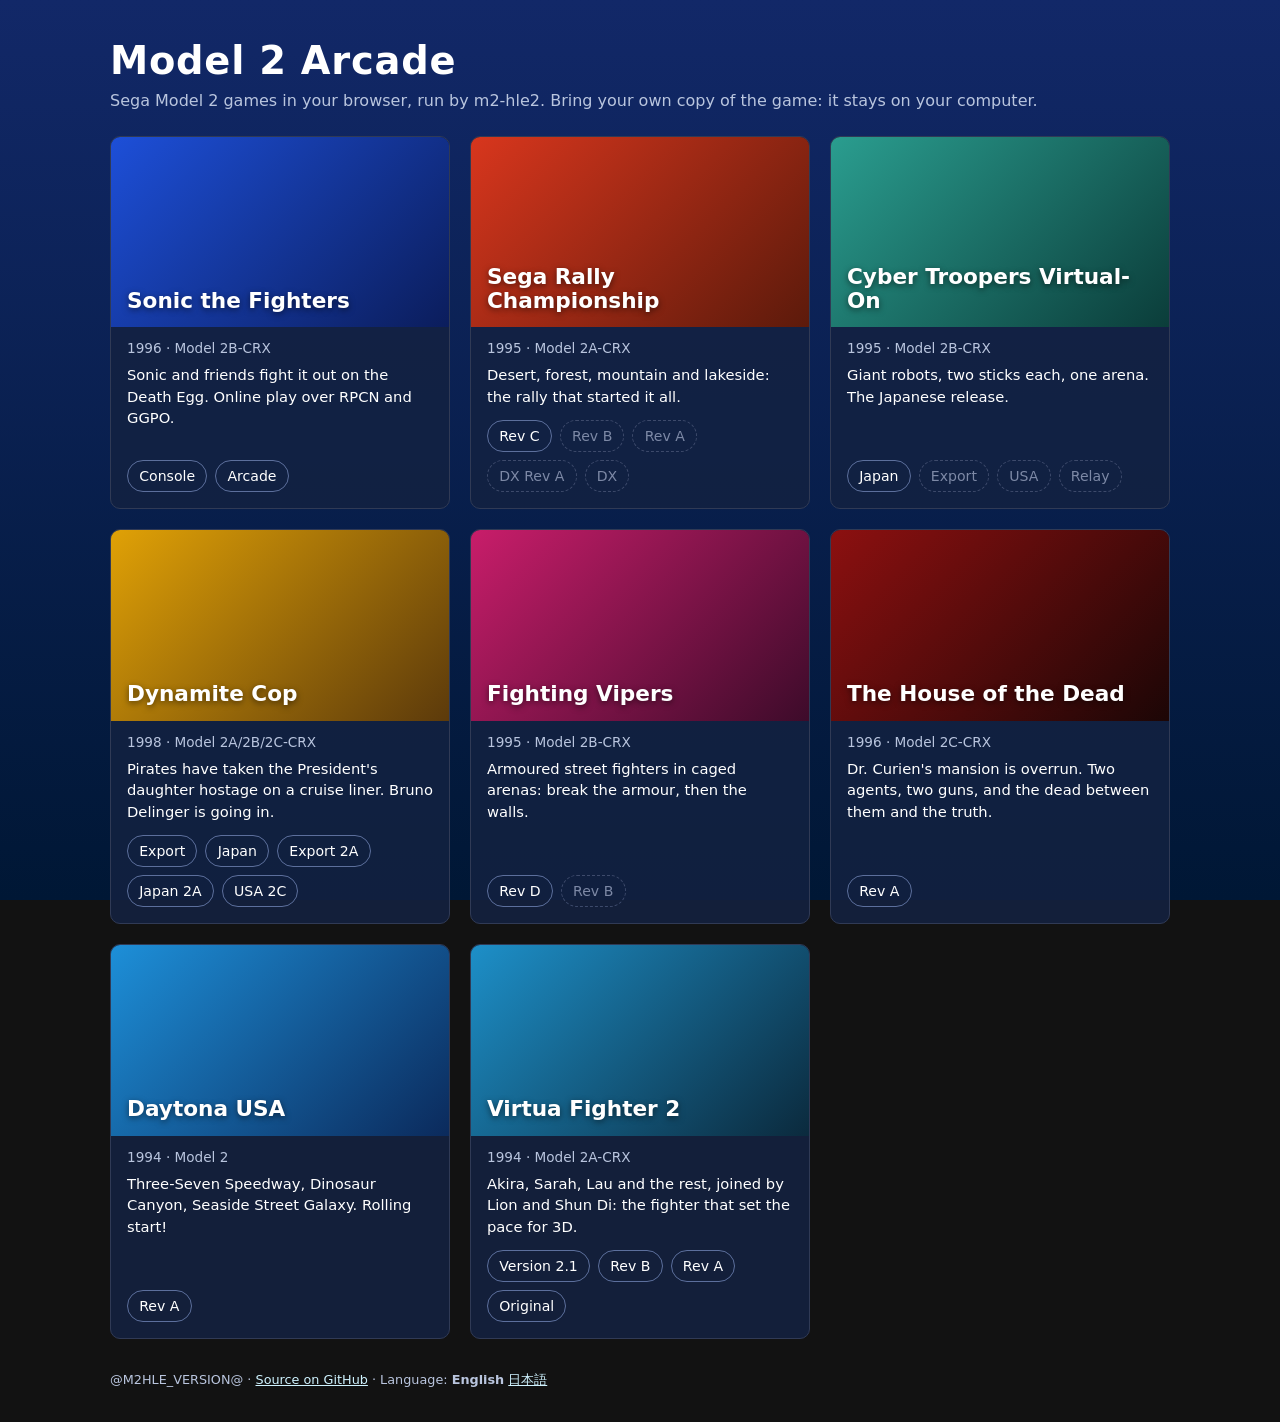
==== web/site/index.html @ d3dfec73 "Merge origin/master into idea-1043-ages-submodule" ====
<!doctype html>
<html lang="en" data-version="@M2HLE_VERSION@">
<head>
<meta charset="utf-8">
<meta name="viewport" content="width=device-width, initial-scale=1">
<title>Model 2 Arcade</title>
<meta name="description" content="Play Sega Model 2 arcade games in your browser, with your own copy of the game.">
<!-- Which game (?game=ID&profile=PROFILE). Without one, the front page with a box
     per game: before anything else loads, so no emulator starts behind it.
     sfight.html and srallyc.html are this page with that game's words above, for a
     link preview, which runs no script (web/stamp-site.cmake). -->
<script src="m2hle-lang.js?v=@M2HLE_VERSION@"></script>
<script src="m2hle-lang-menu.js?v=@M2HLE_VERSION@"></script>
<script src="m2hle-games.js?v=@M2HLE_VERSION@"></script>
<script>if (!m2hleGames.picked) location.replace('home.html' + m2hleLang.query());</script>
<!-- The old hosts' storage, brought over once (m2hle-migrate.js): this origin, then theirs. -->
<meta name="m2hle-migrate" content="https://arcade.sonicthefighte.rs https://play.sonicthefighte.rs https://srally.sonicthefighte.rs">
<script src="m2hle-migrate.js?v=@M2HLE_VERSION@"></script>
<meta name="theme-color" content="#001735">
<!-- The two faces the first screen shows, asked for before the stylesheet names
     them. Same URLs as m2hle.css's @font-face (stamped there too), so they are
     fetched once. -->
<link rel="preload" href="fonts/text.woff2?v=@M2HLE_VERSION@" as="font" type="font/woff2" crossorigin>
<link rel="preload" href="fonts/title.woff2?v=@M2HLE_VERSION@" as="font" type="font/woff2" crossorigin>
<link rel="stylesheet" href="m2hle.css?v=@M2HLE_VERSION@">
<!-- The arcade's scores service (code.robkrum.com/rob/scores.sonicthefighte.rs). It was
     arcade.sonicthefighte.rs until that name became this site (Pinboard #881). -->
<meta name="stf-arcade-api" content="https://scores.sonicthefighte.rs">
</head>
<body>

<!-- The PS3's button glyphs, drawn here (no image files): <svg><use href="#ps-cross"/></svg>.
     Not display:none -- a gradient inside a hidden SVG does not paint in every browser. -->
<svg class="ps-sprite" width="0" height="0" aria-hidden="true" focusable="false">
  <defs>
    <linearGradient id="ps-bevel" x1="0.15" y1="0.1" x2="0.85" y2="0.9">
      <stop offset="0" stop-color="#4D4A4D"/>
      <stop offset="1" stop-color="#7A787A"/>
    </linearGradient>
    <symbol id="ps-disc" viewBox="0 0 44 44">
      <circle cx="22" cy="22" r="21" fill="#211C21"/>
      <circle cx="22" cy="22" r="20" fill="url(#ps-bevel)"/>
      <circle cx="22" cy="22" r="16.5" fill="#333433"/>
    </symbol>
    <symbol id="ps-circle" viewBox="0 0 44 44">
      <use href="#ps-disc"/>
      <circle cx="22" cy="22" r="8.5" fill="none" stroke="#FF4118" stroke-width="3"/>
    </symbol>
    <symbol id="ps-cross" viewBox="0 0 44 44">
      <use href="#ps-disc"/>
      <path d="M14.5 14.5 29.5 29.5M29.5 14.5 14.5 29.5" stroke="#7B75B5" stroke-width="3" stroke-linecap="round"/>
    </symbol>
    <symbol id="ps-triangle" viewBox="0 0 44 44">
      <use href="#ps-disc"/>
      <path d="M22 12.5 31 28.5H13Z" fill="none" stroke="#39C78C" stroke-width="3" stroke-linejoin="round"/>
    </symbol>
    <symbol id="ps-square" viewBox="0 0 44 44">
      <use href="#ps-disc"/>
      <rect x="14" y="14" width="16" height="16" fill="none" stroke="#DE5DDE" stroke-width="3"/>
    </symbol>
  </defs>
</svg>

<canvas id="canvas" tabindex="0" aria-label="The game screen" data-i18n-aria="ui.canvas"></canvas>

<!-- Over the game when a room has emptied with the board still in VS mode
     (netplay_empty_room_pump). It takes no clicks: the button that answers it is
     the game's. -->
<div id="np-empty" class="np-empty ps-win" role="status" hidden>
  <p class="ps-title np-empty-title" data-i18n="ui.menu.lobby">Online Battle</p>
  <p data-i18n="ui.empty.none">There are no other players in the lobby.</p>
  <p data-i18n="ui.empty.press">Press any button to restart the game.</p>
</div>

<!-- Over the game while the lobby drawn on it (ps3ui_app.h, PS3UI_SCR_TWITCH) waits
     for a Twitch approval. The canvas can only print the address and the code; this
     makes them a link and a copy button. The account panel has its own. -->
<div id="np-twitch-float" class="np-twitch-float ps-win" hidden>
  <p id="np-twitch-float-code" class="np-code" aria-label="Your Twitch sign-in code" data-i18n-aria="ui.twitch.code"></p>
  <p class="np-row">
    <button id="np-twitch-float-copy" class="tool" data-i18n="ui.twitch.copy">Copy code</button>
    <a id="np-twitch-float-link" class="tool primary" target="_blank" rel="noopener noreferrer" hidden data-i18n="ui.twitch.open">Open Twitch</a>
  </p>
</div>

<!-- Step 1 of the wizard (WEB-PORT.md section 5): a screen of its own, laid out the
     way the game's own menus are (src/ui/ps3ui_*.h) so the two read as one. -->
<main id="panel" class="panel" aria-live="polite">
  <div class="panel-stage">
    <div class="ps-win panel-win">
      <div class="ps-head"><h1 class="ps-title">Sonic the Fighters</h1></div>
      <div class="ps-body">
        <section id="step-loading">
          <p class="lead" data-i18n="step.loading">Starting up&hellip;</p>
        </section>

        <section id="step-rom" hidden>
          <p class="lead" data-i18n="step.rom">Add your copy of the game to begin.</p>
          <input id="file" type="file" accept=".zip,application/zip" multiple class="visually-hidden">
          <label id="drop" class="drop ps-selected" for="file">
            <svg class="ps-glyph drop-glyph" aria-hidden="true"><use href="#ps-cross"/></svg>
            <strong data-i18n="step.choose">Choose your game file</strong>
            <span data-i18n="step.drop">or drop it here</span>
            <span class="hint">A merged <code>sfight.zip</code> or <code>schamp.zip</code></span>
          </label>
          <p id="rom-error" class="error" hidden></p>
          <p class="fine" data-i18n="step.private">Your file stays on this computer. It is read by this page and is never uploaded.</p>
        </section>

        <section id="step-busy" hidden>
          <p class="lead" data-i18n="step.busy">Reading your game file&hellip;</p>
          <p class="ps-loading" aria-hidden="true"><span></span><span></span><span></span></p>
        </section>

        <section id="step-fatal" hidden>
          <p class="lead" data-i18n="step.fatal">This browser could not start the game.</p>
          <p id="fatal-text" class="error"></p>
          <button id="fatal-reload" class="tool" data-i18n="step.reload" hidden>Reload</button>
        </section>
      </div>
    </div>
  </div>

  <!-- The PS3's bottom band: a strip of fine print, then the button hints. -->
  <footer class="ps-hintbar">
    <p class="ps-strip">
      <span id="build"></span> &middot;
      <a id="all-games" href="home.html" data-i18n="site.games">All games</a> &middot;
      <a href="https://github.com/biggestsonicfan/m2-hle2" target="_blank" rel="noopener noreferrer" data-i18n="site.source">Source on GitHub</a> &middot;
      <span data-i18n="ui.fonts">Fonts: Anybody, M&nbsp;PLUS&nbsp;1p and M&nbsp;PLUS&nbsp;1&nbsp;Code, under the SIL Open Font License</span>
      (<a href="fonts/OFL-Anybody.txt" target="_blank">Anybody</a>,
      <a href="fonts/OFL-MPLUS.txt" target="_blank">M+</a>,
      <a href="fonts/OFL-MPLUS1Code.txt" target="_blank">M+ Code</a>) &middot;
      <span data-i18n="ui.ggpo.credit">Rollback netplay:</span> <a href="https://github.com/pond3r/ggpo" target="_blank" rel="noopener noreferrer">GGPO</a><span data-i18n="ui.mit">, under the MIT License</span>
      (<a href="fonts/MIT-GGPO.txt" target="_blank" data-i18n="ui.license">license</a>)
    </p>
    <div class="ps-hints">
      <label for="file" class="ps-hint hint-rom"><svg class="ps-glyph" aria-hidden="true"><use href="#ps-cross"/></svg><span data-i18n="hint.rom">:Choose file</span></label>
    </div>
  </footer>
</main>

<!-- The account side of playing online (m2hle-netplay.js, WEB-NETPLAY.md section 5).
     The lobby itself is drawn on the game screen (Online Battle in the menu,
     web_lobby_open); this panel keeps what a pad and an on-screen keyboard do
     badly -- making an account with an e-mail address, sending its code again --
     and the match controls, for anyone who wants them in the page. -->
<aside id="online" class="online ps-win" hidden aria-label="RPCN account" data-i18n-aria="ui.menu.online">
  <div class="online-head ps-head">
    <h2 class="ps-title" data-i18n="ui.menu.online">RPCN account</h2>
    <button id="np-close" class="tool ps-back" aria-label="Close" data-i18n-aria="ui.close"><svg class="ps-glyph" aria-hidden="true"><use href="#ps-circle"/></svg><span data-i18n="ui.back">Back</span></button>
  </div>
  <p class="np-to-lobby-row fine left"><span data-i18n="ui.np.lobbyhere">The lobby is on the game screen.</span>
    <button id="np-to-lobby" class="linkish" type="button" hidden data-i18n="ui.np.tolobby">Open Online Battle</button></p>

  <section id="np-signin">
    <div id="np-returning" hidden>
      <p class="lead"><span data-i18n="ui.np.welcome">Welcome back, </span><strong id="np-returning-name"></strong><span data-i18n="ui.np.welcome.end">.</span></p>
      <p class="fine"><span data-i18n="ui.np.on">On </span><span id="np-returning-server"></span><span data-i18n="ui.np.on.end">.</span></p>
      <button id="np-continue" class="tool primary big" data-i18n="ui.np.continue">Continue</button>
      <p class="fine"><button id="np-not-me" class="linkish" data-i18n="ui.np.notme">Not you? Sign out</button></p>
    </div>
    <div id="np-fresh">
      <p class="lead" data-i18n="ui.np.lead">Sign in to find someone to play.</p>
      <button id="np-twitch-start" class="tool primary big" data-i18n="ui.twitch.signin">Sign in with Twitch</button>
      <p class="fine" data-i18n="ui.np.twitchserver">Twitch sign-in is on the sonicthefighte.rs server.</p>
      <p id="np-twitch-error" class="error" hidden></p>
      <p class="np-or"><span data-i18n="ui.np.or">or use an RPCN account</span></p>
      <label class="np-server"><span data-i18n="ui.np.server">Server</span>
        <select id="np-server" class="tool">
          <option value="np.rpcs3.net" data-i18n="ui.np.official">RPCN, the official server (np.rpcs3.net)</option>
          <option value="rpcn.sonicthefighte.rs">sonicthefighte.rs</option>
        </select>
      </label>
      <p class="fine left" data-i18n="ui.np.gateway">An account belongs to one server. Either way the sign-in passes through
        this site's gateway, because a browser cannot reach RPCN directly.</p>
      <div class="np-tabs" role="tablist">
        <button id="np-tab-signin" class="tab" role="tab" aria-selected="true" aria-controls="np-form-signin" data-i18n="ui.signin">Sign in</button>
        <button id="np-tab-create" class="tab" role="tab" aria-selected="false" aria-controls="np-form-create" data-i18n="ui.np.createtab">Create an account</button>
      </div>
      <form id="np-form-signin" class="np-form" autocomplete="on">
        <label><span data-i18n="ui.name">Name</span> <input id="np-signin-name" name="username" autocomplete="username" required maxlength="16"></label>
        <label><span data-i18n="ui.password">Password</span> <input id="np-signin-password" name="password" type="password" autocomplete="current-password" required maxlength="127"></label>
        <details id="np-code-box">
          <summary data-i18n="ui.np.emailed">The server e-mailed me a code</summary>
          <label><span data-i18n="ui.np.code">Code from the e-mail</span> <input id="np-signin-token" autocomplete="one-time-code" maxlength="63"></label>
          <p class="fine left"><span data-i18n="ui.np.noemail">No e-mail?</span> <button id="np-resend" class="linkish" type="button" data-i18n="ui.np.resend">Send it again</button></p>
        </details>
        <p id="np-signin-note" class="status" role="status" hidden></p>
        <button class="tool primary" type="submit" data-i18n="ui.signin">Sign in</button>
      </form>
      <form id="np-form-create" class="np-form" autocomplete="on" hidden>
        <label><span data-i18n="ui.name">Name</span> <input id="np-create-name" name="username" autocomplete="username" required maxlength="16"
               pattern="[A-Za-z0-9_\-]{3,16}" title="3 to 16 letters, digits, - or _" data-i18n-title="ui.np.namerule"></label>
        <label><span data-i18n="ui.password">Password</span> <input id="np-create-password" name="new-password" type="password" autocomplete="new-password" required maxlength="63"></label>
        <label><span data-i18n="ui.np.email">E-mail</span> <input id="np-create-email" type="email" autocomplete="email" required maxlength="127"></label>
        <p class="fine left" data-i18n="ui.np.emailkept">Your e-mail is kept by the server for your account and is not shown to anyone.</p>
        <button class="tool primary" type="submit" data-i18n="ui.createaccount">Create account</button>
        <p id="np-create-status" class="status" role="status"></p>
        <p id="np-create-error" class="error" hidden></p>
      </form>
      <p class="fine" data-i18n="ui.np.remembered">Your sign-in is remembered in this browser until you sign out.</p>
    </div>
  </section>

  <section id="np-twitch" hidden>
    <p id="np-twitch-lead" class="lead"></p>
    <div id="np-twitch-code-box" hidden>
      <p id="np-twitch-code" class="np-code" aria-label="Your sign-in code" data-i18n-aria="ui.np.signincode"></p>
      <p class="np-row">
        <button id="np-twitch-copy" class="tool" data-i18n="ui.twitch.copy">Copy code</button>
        <a id="np-twitch-link" class="tool primary" target="_blank" rel="noopener noreferrer" hidden data-i18n="ui.twitch.open">Open Twitch</a>
      </p>
      <p class="status" data-i18n="ui.twitch.waiting">Waiting for Twitch…</p>
    </div>
    <button class="tool np-cancel" data-i18n="ui.cancel">Cancel</button>
  </section>

  <section id="np-busy" hidden>
    <p id="np-busy-text" class="lead" data-i18n="ui.np.signingin">Signing in…</p>
  </section>

  <section id="np-failed" hidden>
    <p class="lead" data-i18n="ui.np.failed">That didn't work.</p>
    <p id="np-failed-text" class="error"></p>
    <button id="np-failed-back" class="tool primary" data-i18n="ui.back">Back</button>
  </section>

  <section id="np-lobby" hidden>
    <p class="np-me"><span data-i18n="ui.me">Signed in as </span><strong id="np-me"></strong><span data-i18n="ui.me.on"> on </span><span id="np-me-server"></span><span data-i18n="ui.me.end"> · </span><button id="np-signout" class="linkish" data-i18n="ui.signout">Sign out</button></p>
    <button id="np-create-match" class="tool primary big" data-i18n="ui.np.creatematch">Create a match</button>
    <h3><span data-i18n="ui.np.open">Open matches</span> <span id="np-rooms-count" class="count-box"></span></h3>
    <ul id="np-rooms" class="np-rooms"></ul>
    <p id="np-rooms-empty" class="status"><span id="np-rooms-empty-text"></span></p>
    <p id="np-quality" class="status"></p>
    <details class="np-advanced">
      <summary data-i18n="ui.advanced">Advanced</summary>
      <label><span data-i18n="ui.np.delay">Input delay</span>
        <select id="np-delay" class="tool">
          <option value="auto" id="np-delay-auto" data-i18n="ui.np.auto">Automatic</option>
          <option value="2" data-i18n="ui.np.frames2">2 frames</option>
          <option value="3" data-i18n="ui.np.frames3">3 frames</option>
          <option value="4" data-i18n="ui.np.frames4">4 frames</option>
          <option value="5" data-i18n="ui.np.frames5">5 frames</option>
          <option value="6" data-i18n="ui.np.frames6">6 frames</option>
        </select>
      </label>
      <label><span data-i18n="ui.np.size">Players in the room</span>
        <select id="np-size" class="tool">
          <option value="2">2</option>
          <option value="3">3</option>
          <option value="4">4</option>
          <option value="6">6</option>
          <option value="8">8</option>
        </select>
      </label>
      <label><span data-i18n="ui.np.private">Private match password</span> <input id="np-private" maxlength="8" autocomplete="off" placeholder="none" data-i18n-placeholder="ui.np.none"></label>
      <label id="np-damage-row" hidden><span data-i18n="ui.np.damage">Damage</span>
        <select id="np-damage" class="tool">
          <option value="normal" data-i18n="ui.np.normal">NORMAL (catch-up damage)</option>
          <option value="real">REAL</option>
        </select>
      </label>
      <p class="fine left" data-i18n="ui.np.webonly">The web version plays other people on the web version.</p>
    </details>
  </section>

  <section id="np-room" hidden>
    <p id="np-room-lead" class="lead"></p>
    <ul id="np-members" class="np-rooms"></ul>
    <button id="np-start" class="tool primary big" hidden data-i18n="ui.np.ready">Ready</button>
    <p id="np-room-hint" class="fine" data-i18n="ui.np.roomhint">Every game in the room restarts together when a match begins. Two play;
      the winner stays on and the loser goes to the back of the line.</p>
    <p id="np-room-ping" class="np-ping" hidden></p>
    <p id="np-room-status" class="status"></p>
    <p id="np-rtt-warn" class="fine left" hidden></p>
    <p id="np-desync" class="error" hidden></p>
    <p class="np-row">
      <button id="np-stop" class="tool" hidden data-i18n="ui.endmatch">End match</button>
      <button id="np-leave" class="tool" data-i18n="ui.np.leave">Leave</button>
    </p>
  </section>
</aside>

<!-- GGPO (m2hle-ggpo.js, Pinboard #575): the other way to play online. Its own
     lobby server, a channel per game, challenges by name, and rollback netplay. -->
<aside id="ggpo" class="online ps-win" hidden aria-label="GGPO lobby" data-i18n-aria="ui.menu.ggpo">
  <div class="online-head ps-head">
    <h2 class="ps-title" data-i18n="ui.menu.ggpo">GGPO lobby</h2>
    <button id="gg-close" class="tool ps-back" aria-label="Close" data-i18n-aria="ui.close"><svg class="ps-glyph" aria-hidden="true"><use href="#ps-circle"/></svg><span data-i18n="ui.back">Back</span></button>
  </div>
  <p id="gg-error" class="error" hidden></p>

  <section id="gg-off">
    <p class="lead" data-i18n="ui.gg.lead">Rollback netplay on ggpo.sonicthefighte.rs: a separate lobby and accounts from RPCN.</p>
    <button id="gg-connect" class="tool primary big" data-i18n="ui.gg.connect">Connect</button>
  </section>

  <section id="gg-busy" hidden>
    <p class="status" data-i18n="ui.gg.connecting">Connecting...</p>
  </section>

  <section id="gg-signin" hidden>
    <label><span data-i18n="ui.name">Name</span> <input id="gg-user" maxlength="31" autocomplete="username"></label>
    <label><span data-i18n="ui.password">Password</span> <input id="gg-pass" type="password" maxlength="63" autocomplete="current-password"></label>
    <label class="check"><input id="gg-remember" type="checkbox" checked> <span data-i18n="ui.gg.remember">Remember me in this browser</span></label>
    <p class="np-row">
      <button id="gg-login" class="tool primary" data-i18n="ui.signin">Sign in</button>
      <button id="gg-signup" class="tool" data-i18n="ui.createaccount">Create account</button>
      <button id="gg-twitch-start" class="tool" hidden data-i18n="ui.twitch.signin">Sign in with Twitch</button>
    </p>
  </section>

  <section id="gg-twitch" hidden>
    <p class="lead"><span data-i18n="ui.gg.enter">Enter </span><strong id="gg-twitch-code"></strong><span data-i18n="ui.gg.at"> at </span>
      <a id="gg-twitch-link" href="https://www.twitch.tv/activate" target="_blank" rel="noopener noreferrer">twitch.tv/activate</a><span data-i18n="ui.gg.at.end">.</span></p>
  </section>

  <section id="gg-channel" hidden>
    <p class="np-me"><span data-i18n="ui.me">Signed in as </span><strong id="gg-me"></strong><span data-i18n="ui.me.in"> in </span><span id="gg-game"></span><span data-i18n="ui.me.end"> · </span><button id="gg-signout" class="linkish" data-i18n="ui.signout">Sign out</button></p>
    <div id="gg-incoming" class="np-row" hidden>
      <span id="gg-incoming-text"></span>
      <button id="gg-accept" class="tool primary" data-i18n="ui.gg.accept">Accept</button>
      <button id="gg-decline" class="tool" data-i18n="ui.gg.decline">Decline</button>
    </div>
    <div id="gg-outgoing" class="np-row" hidden>
      <span id="gg-outgoing-text"></span>
      <button id="gg-cancel" class="tool" data-i18n="ui.cancel">Cancel</button>
    </div>
    <h3 data-i18n="ui.gg.here">Players here</h3>
    <ul id="gg-users" class="np-rooms"></ul>
    <p id="gg-users-empty" class="status" data-i18n="ui.gg.nobody">Nobody else is here yet.</p>
    <pre id="gg-chat" class="log gg-chat"></pre>
    <input id="gg-say" maxlength="200" placeholder="Say something (Enter)" data-i18n-placeholder="ui.gg.say" autocomplete="off">
    <p class="fine left" data-i18n="ui.gg.fine">A match restarts both games together. The web version's match goes through the server.</p>
  </section>

  <section id="gg-match" hidden>
    <p class="lead"><span data-i18n="ui.gg.playing">Playing </span><strong id="gg-opponent"></strong><span data-i18n="ui.gg.playing.end">.</span></p>
    <p id="gg-link" class="status"></p>
    <p class="np-row"><button id="gg-end" class="tool" data-i18n="ui.endmatch">End match</button></p>
  </section>
</aside>

<!-- Report an issue (m2hle-report.js, Pinboard #653): the frozen frame, a savestate
     of it and the console, zipped for a GitHub issue. Offline only. -->
<aside id="report" class="online ps-win" hidden aria-label="Report an issue" data-i18n-aria="ui.menu.report">
  <div class="online-head ps-head">
    <h2 class="ps-title" data-i18n="ui.menu.report">Report an issue</h2>
    <button id="rp-close" class="tool ps-back" aria-label="Close" data-i18n-aria="ui.close"><svg class="ps-glyph" aria-hidden="true"><use href="#ps-circle"/></svg><span data-i18n="ui.back">Back</span></button>
  </div>
  <p id="rp-error" class="error" hidden></p>
  <section id="rp-busy" hidden>
    <p class="status" data-i18n="ui.rp.taking">Taking the picture...</p>
  </section>
  <section id="rp-ready" hidden>
    <p class="lead" data-i18n="ui.rp.paused">The game is paused on this frame until you close this panel.</p>
    <img id="rp-img" class="rp-img" alt="The frame this report is about" data-i18n-alt="ui.rp.img">
    <p class="fine left"><span id="rp-frame"></span><span data-i18n="ui.rp.comma">, </span><span id="rp-state"></span><span data-i18n="ui.rp.end">.</span></p>
    <label class="rp-label"><span data-i18n="ui.rp.what">What went wrong?</span> <textarea id="rp-text" class="rp-text" rows="6" maxlength="4000"
      placeholder="What you did, what you saw, and what you expected instead." data-i18n-placeholder="ui.rp.placeholder"></textarea></label>
    <p class="np-row">
      <button id="rp-zip" class="tool primary" data-i18n="ui.rp.zip">Download report</button>
      <button id="rp-issue" class="tool" data-i18n="ui.rp.issue">Open an issue on GitHub</button>
      <button id="rp-copy" class="tool" data-i18n="ui.rp.copy">Copy text</button>
    </p>
    <p id="rp-saved" class="fine left" hidden data-i18n="ui.rp.saved">Saved. Attach the zip to the issue by dragging it into GitHub's text box.</p>
    <p class="fine left" data-i18n="ui.rp.holds">The zip holds the picture, a savestate of the board on this frame (state.sta),
      the console and your browser and GPU. Dropping it on a running game loads the state back.</p>
  </section>
</aside>

<!-- Controller mapping (m2hle-pad.js) and the touch buttons (m2hle-touch.js). Kept in
     this browser's localStorage. On a touch screen the touch section is moved first. -->
<aside id="controls" class="online controls ps-win" hidden aria-label="Controls" data-i18n-aria="ui.menu.controls">
  <div class="online-head ps-head">
    <h2 class="ps-title" data-i18n="ui.menu.controls">Controls</h2>
    <button id="pad-close" class="tool ps-back" aria-label="Close" data-i18n-aria="ui.close"><svg class="ps-glyph" aria-hidden="true"><use href="#ps-circle"/></svg><span data-i18n="ui.back">Back</span></button>
  </div>
  <section id="touch-section" class="ctl-section">
    <h3 data-i18n="ui.touch">Touch buttons</h3>
    <label class="ctl-select"><span data-i18n="ui.touch.show">Show them</span>
      <select id="touch-show" class="tool">
        <option value="auto" data-i18n="ui.touch.auto">On touch screens</option>
        <option value="on" data-i18n="ui.touch.on">Always</option>
        <option value="off" data-i18n="ui.touch.off">Never</option>
      </select>
    </label>
    <label id="touch-vibrate-row" class="pad-check" hidden><input id="touch-vibrate" type="checkbox"> <span data-i18n="ui.touch.vibrate">Vibrate on each press</span></label>
    <p class="np-row"><button id="touch-customize" class="tool primary" data-i18n="ui.touch.customize">Change size, look and placement</button></p>
  </section>
  <section id="pad-section" class="ctl-section">
  <h3 data-i18n="ui.pad">Controller</h3>
  <p id="pad-status" class="status" role="status"></p>
  <p class="fine left" data-i18n-html="ui.pad.how">Pick <strong>Add</strong>, then press the button or push the stick you want. Click a button's name to remove it. Rows light up while you hold them. <strong>Pause</strong> is unset to begin with: give it a button (binding one to Pause takes it off its game row, so Select can go from Coin to Pause).</p>
  <ul id="pad-rows" class="pad-rows"></ul>
  <label class="pad-check"><input id="pad-p2" type="checkbox" checked> <span data-i18n="ui.pad.p2">A second controller plays player 2</span></label>
  <label id="gun-flash-row" class="pad-check" hidden><input id="gun-flash" type="checkbox"> <span data-i18n="ui.pad.gunflash">Flash the screen white on each shot, for a light gun that reads the screen</span></label>
  <p class="np-row"><button id="pad-reset" class="tool" data-i18n="ui.reset">Reset to defaults</button></p>
  <p class="fine left" data-i18n="ui.pad.kept">These settings are remembered in this browser and apply to every controller.</p>
  </section>
  <section id="key-section" class="ctl-section">
  <h3 data-i18n="ui.keys">Keyboard</h3>
  <div class="np-tabs" role="tablist" aria-label="Player" data-i18n-aria="ui.keys.player">
    <button id="key-tab-p1" class="tab" role="tab" aria-selected="true" aria-controls="key-rows" data-i18n="ui.keys.p1">Player 1</button>
    <button id="key-tab-p2" class="tab" role="tab" aria-selected="false" aria-controls="key-rows" data-i18n="ui.keys.p2">Player 2</button>
  </div>
  <p class="fine left" data-i18n-html="ui.keys.how">Pick <strong>Add</strong>, then press the key you want (Escape cancels). Click a key's name to remove it. Keys are matched by where they are on the keyboard, not by the letter printed on them.</p>
  <ul id="key-rows" class="pad-rows"></ul>
  <p class="fine left" data-i18n-html="ui.keys.pause">The <strong>Pause</strong> row (P and the Pause key to start with) pauses the game, as the button beside the menu does (in the Console version, during a game, it opens the PS3's pause menu, as SELECT does). Offline only: a match online cannot wait for one player. A key is either a game key or Pause: binding it to one takes it off the other.</p>
  <p id="key-clash" class="status" role="status" hidden></p>
  <p class="np-row"><button id="key-reset" class="tool" data-i18n="ui.reset">Reset to defaults</button></p>
  </section>
  <p class="fine left credits" data-i18n-html="ui.credits">Fonts: Anybody, M&nbsp;PLUS&nbsp;1p and M&nbsp;PLUS&nbsp;1&nbsp;Code, under the SIL Open Font License
    (<a href="fonts/OFL-Anybody.txt" target="_blank">Anybody</a>,
    <a href="fonts/OFL-MPLUS.txt" target="_blank">M+</a>,
    <a href="fonts/OFL-MPLUS1Code.txt" target="_blank">M+ Code</a>).
    Rollback netplay: <a href="https://github.com/pond3r/ggpo" target="_blank" rel="noopener noreferrer">GGPO</a>
    by GroundStorm Studios, under the MIT License (<a href="fonts/MIT-GGPO.txt" target="_blank">license</a>).</p>
</aside>

<!-- The touch buttons (m2hle-touch.js): laid over the game canvas, one layout for
     holding the phone upright and one for holding it sideways. -->
<div id="touch" class="touch" hidden aria-hidden="true"></div>
<div id="touch-edit" class="touch-edit ps-win" hidden role="dialog" aria-label="Customize touch buttons" data-i18n-aria="ui.te">
  <p class="te-hint"><span data-i18n="ui.te.hint">Drag a button to move it. Tap one to size or hide it.</span> <span id="te-orient"></span></p>
  <div class="te-row">
    <span class="te-what" data-i18n="ui.te.all">All buttons</span>
    <label><span data-i18n="ui.te.size">Size</span> <input id="te-size" type="range" min="50" max="200" step="5"></label>
    <label><span data-i18n="ui.te.opacity">Opacity</span> <input id="te-opacity" type="range" min="10" max="100" step="5"></label>
    <label class="te-check"><input id="te-outline" type="checkbox"> <span data-i18n="ui.te.outline">Outline</span></label>
  </div>
  <div class="te-row">
    <span id="te-sel" class="te-what" data-i18n="ui.te.tap">Tap a button</span>
    <label><span data-i18n="ui.te.size">Size</span> <input id="te-one" type="range" min="50" max="200" step="5" disabled></label>
    <button id="te-hide" class="tool" disabled data-i18n="ui.te.hide">Hide</button>
  </div>
  <div class="te-row">
    <button id="te-move" class="tool" data-i18n="ui.te.move">Move this bar</button>
    <button id="te-reset" class="tool" data-i18n="ui.te.reset">Reset this layout</button>
    <span class="spacer"></span>
    <button id="te-done" class="tool primary" data-i18n="ui.done">Done</button>
  </div>
</div>

<!-- The tools drawer: a lag check and the emulator's log (m2hle-tools.js). It sits
     in the page's column, so opening it makes the game smaller, not covered. -->
<section id="drawer" class="drawer" hidden aria-label="Tools" data-i18n-aria="ui.tools">
  <div class="drawer-head" role="tablist">
    <button id="tab-lag" class="tab" role="tab" aria-controls="pane-lag" data-i18n="ui.tab.lag">Lag check</button>
    <button id="tab-console" class="tab" role="tab" aria-controls="pane-console" data-i18n="ui.menu.console">Console</button>
    <button id="tab-picture" class="tab" role="tab" aria-controls="pane-picture" data-i18n="ui.menu.picture">Picture</button>
    <button id="tab-replay" class="tab" role="tab" aria-controls="pane-replay" data-i18n="ui.menu.replay">Replay</button>
    <button id="tab-cheats" class="tab" role="tab" aria-controls="pane-cheats" data-i18n="ui.menu.cheats">Cheats</button>
    <span class="spacer"></span>
    <button id="drawer-close" class="tool ps-back" aria-label="Close tools" data-i18n-aria="ui.tools.close"><svg class="ps-glyph" aria-hidden="true"><use href="#ps-circle"/></svg><span data-i18n="ui.back">Back</span></button>
  </div>

  <div id="pane-lag" class="pane" role="tabpanel">
    <div class="pane-bar">
      <button id="lag-start" class="tool primary" data-i18n="ui.lag.start">Check for lag (5 seconds)</button>
      <button id="lag-copy" class="tool" hidden data-i18n="ui.lag.copy">Copy report</button>
      <span id="lag-status" class="status" role="status" data-i18n="ui.lag.status">Play as usual while it measures: it times the game, the picture and the sound.</span>
      <span class="spacer"></span>
      <span class="bar-setting">
      <label class="status" for="render-scale" data-i18n="ui.lag.scale">Picture</label>
      <select id="render-scale" class="tool">
        <option value="0" data-i18n="ui.lag.full">Full resolution</option>
        <option value="3" data-i18n="ui.lag.medium">Medium (1488&times;1152)</option>
        <option value="2" data-i18n="ui.lag.low">Low (992&times;768)</option>
        <option value="1" data-i18n="ui.lag.arcade">Arcade (496&times;384)</option>
      </select>
      </span>
      <span class="bar-setting">
      <label class="status" for="sound-driver" data-i18n="ui.lag.sound">Sound</label>
      <select id="sound-driver" class="tool" data-i18n-title="ui.lag.soundtitle" title="Who runs the game's sound program. The lighter driver runs it as ordinary code instead of emulating the sound board's CPU: up to a tenth less work per frame, for slower computers and phones.">
        <option value="0" data-i18n="ui.lag.cpu">Sound CPU (exact)</option>
        <option value="1" data-i18n="ui.lag.lighter">Lighter driver</option>
      </select>
      </span>
    </div>
    <div id="lag-findings" class="findings" aria-live="polite"></div>
  </div>

  <div id="pane-console" class="pane" role="tabpanel" hidden>
    <div class="pane-bar">
      <button id="filter-general" class="tool filter" aria-pressed="true"><span data-i18n="ui.log.general">General</span> <span id="count-general" class="count">0</span></button>
      <button id="filter-warning" class="tool filter filter-warning" aria-pressed="true"><span data-i18n="ui.log.warnings">Warnings</span> <span id="count-warning" class="count">0</span></button>
      <button id="filter-error" class="tool filter filter-error" aria-pressed="true"><span data-i18n="ui.log.errors">Errors</span> <span id="count-error" class="count">0</span></button>
      <span class="spacer"></span>
      <button id="log-copy" class="tool primary" data-i18n="ui.copy">Copy</button>
      <button id="log-clear" class="tool" data-i18n="ui.log.clear">Clear</button>
    </div>
    <div id="log" class="log" role="log" tabindex="0" aria-label="Emulator log" data-i18n-aria="ui.log"></div>
    <p id="log-empty" class="status log-empty" data-i18n="ui.log.empty">Nothing to show with these filters.</p>
  </div>

  <!-- A filter over the game's 4:3 picture (m2hle-shader.js, src/ui/post_shader.h). -->
  <div id="pane-picture" class="pane" role="tabpanel" hidden>
    <div class="picture">
      <h3 class="shader-h" data-i18n="ui.pic.arcade">Arcade</h3>
      <label class="pad-check picture-arcade"><input id="shader-arcade" type="checkbox">
        <span data-i18n="ui.pic.board">A real board's picture: its tone, ghosting and noise, shown 4:3</span></label>
      <p class="fine left" data-i18n="ui.pic.measured">Measured from a real Model 2B board's video. It goes on first; the filter below,
        if any, goes over it.</p>
      <h3 class="shader-h" data-i18n="ui.pic.depth">Depth</h3>
      <label class="pad-check picture-arcade"><input id="shader-pixdepth" type="checkbox">
        <span data-i18n="ui.pic.pixdepth">Sort every pixel by its own depth</span></label>
      <p class="fine left" data-i18n="ui.pic.depthfine">The board sorts each polygon by one depth, so a large polygon that starts near the
        camera covers what stands on it: the Tornado's wing hides the backs of Sonic's shoes in the attract
        intro, on the real board too. Off is the board.</p>
      <h3 class="shader-h" data-i18n="ui.pic.filter">Filter</h3>
      <label class="picture-filter">
        <select id="shader-mode" class="tool" aria-label="Filter" data-i18n-aria="ui.pic.filter">
          <option value="0" data-i18n="ui.pic.none">None</option>
          <option value="1" data-i18n="ui.pic.crt">CRT (Lost Judgment's scanlines, from YAMP)</option>
          <option value="2" id="shader-mode-custom" disabled data-i18n="ui.pic.yours">Your shader (load one under Advanced)</option>
        </select>
      </label>
      <p class="shader-warn" data-i18n="ui.pic.warn">A filter draws the picture a second time on your graphics chip, every frame,
        and can cut performance. If the game slows down or stutters, set it back to None.</p>
      <p class="fine left" data-i18n-html="ui.pic.cover">Filters cover only the game's picture. They read it at the size chosen under
        Feels laggy? &rarr; Picture; for your own shader, &ldquo;Full resolution&rdquo; means the arcade's 496&times;384.</p>

      <!-- The monitor's own pots (m2hle-crt.js, src/ui/crt_pots.h). -->
      <h3 class="shader-h" data-i18n="ui.pic.monitor">Monitor adjustments</h3>
      <p class="fine left" data-i18n="ui.pic.pots">The pots on an arcade monitor's chassis: each gun's drive (gain) and cutoff (bias),
        and where the picture sits and how big it is. They cost nothing and work with any filter.</p>
      <div id="crt-pots" class="shader-params crt-pots"></div>
      <p class="np-row shader-row"><button id="crt-reset" class="tool" data-i18n="ui.pic.resetall">Reset all</button></p>
      <details class="np-advanced picture-advanced">
        <summary data-i18n="ui.pic.advanced">Advanced: your own shader</summary>
        <h3 class="shader-h" data-i18n="ui.pic.own">Your own shader</h3>
        <p class="fine left" data-i18n-html="ui.pic.ownfine">A libretro GLSL shader: a <code>.glslp</code> preset with the <code>.glsl</code> files and
          textures it uses, or a single <code>.glsl</code>, from
          <a href="https://github.com/libretro/glsl-shaders" target="_blank" rel="noopener noreferrer">libretro's glsl-shaders</a>.
          Pick the files, or a folder that holds them. Slang presets (<code>.slangp</code>) don't work in a browser.</p>
        <p class="np-row shader-row">
          <button id="shader-files" class="tool" data-i18n="ui.pic.files">Choose files&hellip;</button>
          <button id="shader-folder" class="tool" data-i18n="ui.pic.folder">Choose a folder&hellip;</button>
          <button id="shader-forget" class="tool" hidden data-i18n="ui.pic.forget">Forget this shader</button>
        </p>
        <input id="shader-file-input" type="file" multiple hidden
               accept=".glslp,.glsl,.inc,.png,.jpg,.jpeg,.bmp,.tga">
        <input id="shader-folder-input" type="file" webkitdirectory multiple hidden>
        <select id="shader-preset" class="tool" hidden aria-label="Which shader to use" data-i18n-aria="ui.pic.which"></select>
        <p id="shader-status" class="status" role="status"></p>
        <div id="shader-params-box" hidden>
          <p class="np-row shader-row"><strong data-i18n="ui.pic.params">Parameters</strong> <button id="shader-reset" class="tool" data-i18n="ui.pic.reset">Reset</button></p>
          <div id="shader-params" class="shader-params"></div>
        </div>
      </details>
    </div>
  </div>

  <!-- Replays of games and online matches (m2hle-replay.js, src/core/replay.h). -->
  <div id="pane-replay" class="pane" role="tabpanel" hidden>
    <div class="replay">
      <h3 class="shader-h" data-i18n="ui.rep.head">REPLAY</h3>
      <p class="np-row"><label><input id="replay-record" type="checkbox">
        <span data-i18n="ui.rep.record">Save a replay of every game and online match</span></label>
        <span id="replay-recording" class="status" hidden data-i18n="ui.rep.recording">&middot; recording this match</span></p>
      <p class="np-row"><label><input id="replay-download" type="checkbox">
        <span data-i18n="ui.rep.download">Download each one to this computer too</span></label></p>
      <p class="np-row"><label><input id="replay-as-inputs" type="checkbox">
        <span data-i18n="ui.rep.asinputs">Save the buttons from power-on instead of the game's own replay</span></label></p>
      <p class="np-row"><label><input id="replay-view-inputs" type="checkbox">
        <span data-i18n="ui.rep.viewinputs">Play a replay's buttons from power-on when it has them</span></label></p>
      <ol class="fine left replay-steps">
        <li><b data-i18n="ui.rep.start">Start:</b> <span data-i18n-html="ui.rep.start1">tick <i>Save a replay&hellip;</i> above, then</span> <span id="replay-step-start" data-i18n="ui.rep.startwhat">start a
          game (insert a coin, then press Start) or an online match</span><span data-i18n-html="ui.rep.start2">. Recording starts by itself and <i>recording this match</i> shows beside the tick.</span></li>
        <li><b data-i18n="ui.rep.stop">Stop:</b> <span data-i18n="ui.rep.stop1">a game is saved by itself when it ends and the game goes back to its attract screen;
          an online match when it is decided. To save a game now (free play and continues can keep it
          going for ever), press the red</span> <svg class="replay-steps-icon" viewBox="0 0 16 16" width="14" height="14" aria-label="Finish replay" data-i18n-aria="ui.rep.finishicon"><circle cx="8" cy="8" r="6.5" fill="none" stroke="currentColor" stroke-width="1.5"/><rect x="5" y="5" width="6" height="6" fill="#E5484D"/></svg> <span data-i18n="ui.rep.stop2">button at the top right, left of Pause. It shows
          only while your game is being recorded.</span> <span id="replay-step-kept" data-i18n="ui.rep.kept">A game shorter than about 10 seconds
          is not kept, nor, unless you save the buttons from power-on, one with no round finished yet.</span></li>
        <li><b data-i18n="ui.rep.watch">Watch:</b> <span data-i18n-html="ui.rep.watch1">press <i>Watch</i> on one below, or open a file with PLAYBACK. <i>Stop</i> gives
          you your game back, from power-on.</span></li>
      </ol>
      <p id="replay-about" class="fine left" data-i18n="ui.rep.about">Replays are kept in this browser and listed below. A replay is each round in the
        game's own replay format, the one attract plays, a few KB a round; with the buttons from
        power-on it is the match's start and both players' buttons, a few hundred KB, and plays the
        whole game. It plays only on the same game.</p>
      <p id="replay-rec-error" class="status" role="status"></p>

      <h3 class="shader-h" data-i18n="ui.rep.playback">PLAYBACK</h3>
      <p class="np-row">
        <button id="replay-playback" class="tool primary" data-i18n="ui.rep.open">PLAYBACK: open a replay file&hellip;</button>
        <input id="replay-file" type="file" accept=".m2replay,.zip" hidden>
      </p>
      <div id="replay-label" class="replay-label" hidden>
        <p id="replay-file-name" class="fine left"></p>
        <p id="replay-who" class="lead"></p>
        <p id="replay-stage"></p>
        <p id="replay-how"></p>
        <p id="replay-when"></p>
        <p id="replay-by" class="fine left"></p>
        <p class="np-row"><label><input id="replay-hide" type="checkbox"> <span data-i18n="ui.rep.hide">Hide the result</span></label></p>
        <p id="replay-result"></p>
        <div id="replay-ask">
          <p data-i18n="ui.rep.ask">Play this replay? It takes over the game until you stop it.</p>
          <p class="np-row">
            <button id="replay-play" class="tool primary" data-i18n="ui.rep.play">Play</button>
            <button id="replay-notnow" class="tool" data-i18n="ui.rep.notnow">Not now</button>
            <button id="replay-keep" class="tool" data-i18n="ui.rep.keep">Keep it in this browser</button>
          </p>
        </div>
        <p id="replay-unplayable" class="status" hidden></p>
      </div>
      <div id="replay-controls" hidden>
        <p class="np-row replay-time-row">
          <input id="replay-seek" type="range" min="0" max="1" value="0" aria-label="Time" data-i18n-aria="ui.rep.time">
          <span id="replay-time" class="status"></span>
        </p>
        <p class="np-row">
          <button id="replay-restart" class="tool" data-i18n="ui.rep.restart">Restart</button>
          <label><input id="replay-fast" type="checkbox"> <span data-i18n="ui.rep.fast">Fast forward</span></label>
          <button id="replay-stop" class="tool primary" data-i18n="ui.rep.stopbtn">Stop</button>
        </p>
        <p id="replay-end" class="status" role="status"></p>
      </div>
      <p id="replay-status" class="status" role="status"></p>

      <h3 class="shader-h" data-i18n="ui.rep.kepthead">Kept in this browser</h3>
      <p id="replay-none" class="fine left" data-i18n="ui.rep.none">None yet.</p>
      <ul id="replay-list" class="replay-list"></ul>
    </div>
  </div>

  <!-- The game's script, typed in and kept in this browser (m2hle-cheats.js,
       src/core/m2lua.h): M2emulator's SCRIPTS\<set>.lua, without the file. -->
  <div id="pane-cheats" class="pane" role="tabpanel" hidden>
    <div class="replay cheats">
      <h3 class="shader-h" data-i18n="ui.cheat.head">CHEATS</h3>
      <p class="fine left" data-i18n="ui.cheat.about">A Lua script for this game, as M2emulator's scripts are written: Init, Frame and
        PostDraw, an Options table, I960_Write*, Romset_Patch* and the rest, in Lua 5.5. It is kept in this
        browser for this game, and runs from when you press Run until you turn it off, the next time
        too. It does not run during an online match, a replay or a follow: its patches come off, and it
        starts again when that ends.</p>
      <textarea id="cheats-text" class="cheats-text" rows="14" spellcheck="false" autocomplete="off"
        aria-label="The game's script" data-i18n-aria="ui.cheat.text"></textarea>
      <p class="np-row">
        <button id="cheats-run" class="tool primary" data-i18n="ui.cheat.run">Run</button>
        <button id="cheats-off" class="tool" data-i18n="ui.cheat.off">Turn off</button>
        <button id="cheats-example" class="tool" data-i18n="ui.cheat.example">Example</button>
      </p>
      <p id="cheats-status" class="status" role="status"></p>
      <h3 id="cheats-opt-head" class="shader-h" hidden data-i18n="ui.cheat.options">OPTIONS</h3>
      <div id="cheats-options" class="cheats-options"></div>
    </div>
  </div>
</section>

<!-- What the game's script draws (PostDraw), over the picture (m2hle-cheats.js). -->
<canvas id="cheats-draw" class="cheats-draw" aria-hidden="true" hidden></canvas>

<!-- A few buttons float in the top-right corner, over the canvas, so the game gets the
     whole window: the source link, Finish replay (while your own game is being
     recorded), Pause (offline play only) and the menu that holds
     everything else. Keys are
     listed under Controls. The menu's buttons keep their ids -- the panels and the
     test scripts press them by id, whether or not the menu is open. Online Battle
     opens the lobby on the game screen; RPCN account (btn-online) is the page's own
     panel for what that lobby leaves to a keyboard. -->
<p id="paused" class="paused-label" hidden data-i18n="ui.paused">Paused</p>

<footer class="bar">
  <div class="bar-tools">
    <a id="github" class="tool github" href="https://github.com/biggestsonicfan/m2-hle2" target="_blank" rel="noopener noreferrer"
       title="The emulator's source on GitHub" aria-label="The emulator's source on GitHub" data-i18n-title="ui.github" data-i18n-aria="ui.github"><svg viewBox="0 0 16 16" width="16" height="16" aria-hidden="true"><path fill="currentColor" d="M8 0C3.58 0 0 3.58 0 8c0 3.54 2.29 6.53 5.47 7.59.4.07.55-.17.55-.38 0-.19-.01-.82-.01-1.49-2.01.37-2.53-.49-2.69-.94-.09-.23-.48-.94-.82-1.13-.28-.15-.68-.52-.01-.53.63-.01 1.08.58 1.23.82.72 1.21 1.87.87 2.33.66.07-.52.28-.87.51-1.07-1.78-.2-3.64-.89-3.64-3.95 0-.87.31-1.59.82-2.15-.08-.2-.36-1.02.08-2.12 0 0 .67-.21 2.2.82.64-.18 1.32-.27 2-.27.68 0 1.36.09 2 .27 1.53-1.04 2.2-.82 2.2-.82.44 1.1.16 1.92.08 2.12.51.56.82 1.27.82 2.15 0 3.07-1.87 3.75-3.65 3.95.29.25.54.73.54 1.48 0 1.07-.01 1.93-.01 2.2 0 .21.15.46.55.38A8.013 8.013 0 0016 8c0-4.42-3.58-8-8-8z"/></svg></a>
    <button id="btn-replay-finish" class="tool replay-finish-btn" hidden
            title="Finish the replay: save your game so far" aria-label="Finish the replay" data-i18n-title="ui.finish.title" data-i18n-aria="ui.finish"><svg viewBox="0 0 16 16" width="16" height="16" aria-hidden="true"><circle cx="8" cy="8" r="6.5" fill="none" stroke="currentColor" stroke-width="1.5"/><rect class="rec-stop" x="5" y="5" width="6" height="6" fill="currentColor"/></svg></button>
    <button id="btn-pause" class="tool pause-btn" aria-pressed="false" hidden
            title="Pause (P)" aria-label="Pause" data-i18n-title="ui.pause.title" data-i18n-aria="ui.pause"><svg viewBox="0 0 16 16" width="16" height="16" aria-hidden="true"><path class="pause-icon" fill="currentColor" d="M3 2h3.5v12H3zM9.5 2H13v12H9.5z"/><path class="play-icon" fill="currentColor" d="M4 2l10 6-10 6z"/></svg></button>
    <button id="btn-menu" class="tool menu-btn" aria-expanded="false" aria-controls="menu" aria-haspopup="true"
            title="Menu" aria-label="Menu" data-i18n-title="ui.menu" data-i18n-aria="ui.menu"><svg viewBox="0 0 16 16" width="16" height="16" aria-hidden="true"><path fill="currentColor" d="M1 3h14v2H1zM1 7h14v2H1zM1 11h14v2H1z"/></svg></button>
  </div>
  <div id="menu" class="menu ps-win" hidden>
    <p class="ps-title menu-title" aria-hidden="true" data-i18n="ui.menu">Menu</p>
    <button id="btn-lobby" class="tool online-btn" hidden><span id="btn-lobby-label" data-i18n="ui.menu.lobby">Online Battle</span></button>
    <button id="btn-online" class="tool account-btn" aria-expanded="false" aria-controls="online" hidden><span id="btn-online-label" data-i18n="ui.menu.online">RPCN account</span></button>
    <button id="btn-ggpo" class="tool account-btn" aria-expanded="false" aria-controls="ggpo" hidden><span id="btn-ggpo-label" data-i18n="ui.menu.ggpo">GGPO lobby</span></button>
    <button id="btn-fullscreen" class="tool" hidden data-i18n="ui.menu.fullscreen">Fullscreen</button>
    <button id="btn-controls" class="tool" aria-expanded="false" aria-controls="controls" data-i18n="ui.menu.controls">Controls</button>
    <button id="btn-lag" class="tool" aria-expanded="false" aria-controls="drawer" data-i18n="ui.menu.lag">Feels laggy?</button>
    <button id="btn-console" class="tool" aria-expanded="false" aria-controls="drawer"><span data-i18n="ui.menu.console">Console</span> <span id="console-badge" class="badge" hidden></span></button>
    <button id="btn-picture" class="tool" aria-expanded="false" aria-controls="drawer" data-i18n="ui.menu.picture">Picture</button>
    <button id="btn-replay" class="tool" aria-expanded="false" aria-controls="drawer" data-i18n="ui.menu.replay">Replay</button>
    <button id="btn-cheats" class="tool" aria-expanded="false" aria-controls="drawer" data-i18n="ui.menu.cheats">Cheats</button>
    <button id="btn-shot" class="tool" hidden data-i18n="ui.menu.shot">Screenshot</button>
    <button id="btn-report" class="tool" aria-expanded="false" aria-controls="report" hidden data-i18n="ui.menu.report">Report an issue</button>
  </div>
</footer>

<!-- ?v= is the build: see web/stamp-site.cmake. Every script is this site's own and
     none comes from anywhere else: the netplay sign-in is remembered in this origin's
     localStorage, which any script on the page could read. Keep it that way (CI checks). -->
<!-- The page's own words in the visit's language (m2hle-lang-menu.js), before the
     scripts below read or fill it; what they write later is theirs to translate. -->
<script>m2hleLang.apply(document);</script>
<script src="m2hle-nozoom.js?v=@M2HLE_VERSION@"></script>
<script src="m2hle-game.js?v=@M2HLE_VERSION@"></script>
<script src="m2hle-keys.js?v=@M2HLE_VERSION@"></script>
<script src="m2hle-tools.js?v=@M2HLE_VERSION@"></script>
<script src="m2hle-objview.js?v=@M2HLE_VERSION@"></script>
<script src="m2hle-shader.js?v=@M2HLE_VERSION@"></script>
<script src="m2hle-crt.js?v=@M2HLE_VERSION@"></script>
<script src="m2hle-netplay.js?v=@M2HLE_VERSION@"></script>
<script src="m2hle-ggpo.js?v=@M2HLE_VERSION@"></script>
<script src="m2hle-pad.js?v=@M2HLE_VERSION@"></script>
<script src="m2hle-touch.js?v=@M2HLE_VERSION@"></script>
<script src="m2hle-follow.js?v=@M2HLE_VERSION@"></script>
<script src="m2hle-replay.js?v=@M2HLE_VERSION@"></script>
<script src="m2hle-cheats.js?v=@M2HLE_VERSION@"></script>
<script src="m2hle-report.js?v=@M2HLE_VERSION@"></script>
<script src="m2hle-page.js?v=@M2HLE_VERSION@"></script>
<script async src="m2hle.js?v=@M2HLE_VERSION@"></script>
<!-- The arcade: asks whether to share high scores and usage, and if so boots the game on
     the shared board. arcade/ is a copy of the scores.sonicthefighte.rs repository's
     src/public client; only its API calls leave this site. The game runs without it.
     m2hle-game.js loads it with ?game=: each game has its own board and words, and
     Sega Rally's never mention the Fly. -->
</body>
</html>
---- web/site/m2hle.css ----
/* The page around the game canvas, dressed as the PS3 port's menus that the
 * emulator itself draws on the canvas (src/ui/ps3ui_*.h), so the page and the
 * game read as one interface. Everything here is drawn with CSS and inline SVG
 * from colours measured off the PS3's own frames; no image comes from the PS3
 * data. Sizes are the PS3's 1920x1080 figures scaled to roughly a 1280-wide
 * window.
 *
 * The canvas fills the window and the game is letterboxed inside it by the
 * emulator; the start-up screen (#panel) covers it until a game is running. */

/* The fonts the canvas uses too (tools/ps3ui/bake_fonts.py --site): SIL OFL 1.1,
 * the licences beside them in fonts/. @M2HLE_VERSION@ is stamped by
 * web/stamp-site.cmake like the page's own ?v= links. */
@font-face {
  font-family: "PS3 Title";
  src: url("fonts/title.woff2?v=@M2HLE_VERSION@") format("woff2");
  font-weight: 900;
  font-display: swap;
}
@font-face {
  font-family: "PS3 Text";
  src: url("fonts/text.woff2?v=@M2HLE_VERSION@") format("woff2");
  font-weight: 500;
  font-display: swap;
}
@font-face {
  font-family: "PS3 Mono";
  src: url("fonts/mono.woff2?v=@M2HLE_VERSION@") format("woff2");
  font-weight: 500;
  font-display: swap;
}

:root {
  color-scheme: dark;
  /* The PS3's screen: its background gradient, the windows, the highlight. */
  --bg-top: #122868;
  --bg-bottom: #001735;
  --win: rgba(19, 34, 65, 0.8);         /* #132241 at 0.8 */
  --win-solid: #132241;
  --win-edge: #303030;
  --hl-1: #DEE7FD;
  --hl-2: #D7E1F7;
  --hl-3: #A4AEC5;
  --hl-fade: #525D75;
  --glow: #6F798E;
  --rim: #9BA5B8;
  --plate-edge: #595959;
  --sel: #125992;                       /* #00BAFF at 0.3 over the window */
  --sel-bar: #0596D6;
  --sel-line: #00BAFF;
  --cyan: #00FFFF;
  --strip: #184684;
  /* Text. The PS3 writes white on its windows; the dim tone keeps 7:1 on them. */
  --text: #ffffff;
  --dim: #B9C5DE;
  --link: #8FE0FF;
  --bad: #FF8266;
  --good: #6BE39A;
  --warn: #FFD166;
  --focus: #00FFFF;
  --drawer-h: min(44vh, 26rem);
  --font-title: "PS3 Title", "Arial Black", Impact, sans-serif;
  --font-text: "PS3 Text", system-ui, -apple-system, "Segoe UI", Roboto, sans-serif;
  --font-mono: "PS3 Mono", ui-monospace, Consolas, "Cascadia Mono", monospace;
}

* { box-sizing: border-box; }

html, body {
  margin: 0;
  height: 100%;
  background: var(--bg-bottom) linear-gradient(to bottom, var(--bg-top), var(--bg-bottom)) no-repeat;
  color: var(--text);
  font: 500 16px/1.5 var(--font-text);
  overflow: hidden;
  /* No double-tap zoom, and no 300 ms wait for one before a tap counts. */
  touch-action: manipulation;
  scrollbar-color: var(--hl-fade) transparent;
}
/* A phone's browser bar comes and goes: the dynamic height keeps the bottom row on screen. */
@supports (height: 100dvh) {
  html, body { height: 100dvh; }
}

/* A column: the canvas takes what the tools drawer leaves. */
body {
  display: flex;
  flex-direction: column;
}

#canvas {
  flex: 1 1 auto;
  min-height: 0;
  width: 100%;
  display: block;
  outline: none;
  background: var(--bg-bottom);        /* the menus' letterbox colour */
  touch-action: none;
}

.ps-sprite { position: absolute; width: 0; height: 0; overflow: hidden; }

/* ---- The PS3 window ---------------------------------------------------------
 *
 * One element, drawn with background layers so nothing sticks out of its box
 * (a scrolling panel would clip a pseudo-element hung outside it):
 *
 *   - the white rail, an L of 10 px bars with #595959 edges, along the top and
 *     left, the window's corner tucked 9 px in from it;
 *   - the title plate at the top-left: a white pillow (opaque rims, 0.78 inside)
 *     with the 3x3 grid of #8D8D8D squares;
 *   - the window: #132241 at 0.8 inside a #303030 border, a bright top edge
 *     fading down into the body, a glow down the left, a rim along the bottom
 *     and right that brightens to #9BA5B8;
 *   - a soft black shadow below.
 */
.ps-win {
  --rail: 9px;
  --pad: 1.1rem;
  position: relative;
  /* The top clears the plate (30 px), which nothing is written over. */
  padding: calc(var(--rail) + 1.5rem) var(--pad) var(--pad) calc(var(--rail) + var(--pad));
  color: var(--text);
  background:
    /* the plate, with its grid */
    url("data:image/svg+xml,%3Csvg xmlns='http://www.w3.org/2000/svg' width='132' height='30'%3E%3Cdefs%3E%3ClinearGradient id='g' x1='0' y1='0' x2='0' y2='1'%3E%3Cstop offset='0' stop-color='%23fff'/%3E%3Cstop offset='.5' stop-color='%23dfe3ec'/%3E%3Cstop offset='1' stop-color='%23fff'/%3E%3C/linearGradient%3E%3C/defs%3E%3Cpath d='M1.5 1.5H130C116 9 108 26.5 76 28.5H1.5Z' fill='url(%23g)' stroke='%23595959' stroke-width='3'/%3E%3Cg fill='%238D8D8D'%3E%3Crect x='7' y='6' width='5' height='5'/%3E%3Crect x='14' y='6' width='5' height='5'/%3E%3Crect x='21' y='6' width='5' height='5' fill='%23b8b8b8'/%3E%3Crect x='7' y='13' width='5' height='5'/%3E%3Crect x='14' y='13' width='5' height='5'/%3E%3Crect x='21' y='13' width='5' height='5' fill='%23b8b8b8'/%3E%3Crect x='7' y='20' width='5' height='5'/%3E%3Crect x='14' y='20' width='5' height='5'/%3E%3Crect x='21' y='20' width='5' height='5' fill='%23fff'/%3E%3C/g%3E%3C/svg%3E")
      0 0 / 132px 30px no-repeat,
    /* the rail */
    linear-gradient(to bottom, var(--plate-edge) 0 2px, #fff 2px 7px, var(--plate-edge) 7px 9px)
      0 0 / calc(100% - var(--rail)) var(--rail) no-repeat,
    linear-gradient(to right, var(--plate-edge) 0 2px, #fff 2px 7px, var(--plate-edge) 7px 9px)
      0 0 / var(--rail) calc(100% - var(--rail)) no-repeat,
    /* the window's top edge, fading into the body */
    linear-gradient(to bottom, var(--win-edge) 0 2px, var(--hl-1) 2px 3px, var(--hl-2) 3px 4px,
                    var(--hl-3) 4px 5px, var(--hl-fade) 5px, rgba(82, 93, 117, 0) 18px)
      var(--rail) var(--rail) / calc(100% - var(--rail)) 18px no-repeat,
    /* its left glow */
    linear-gradient(to right, var(--win-edge) 0 2px, rgba(111, 121, 142, 0.75) 2px, rgba(111, 121, 142, 0) 16px)
      var(--rail) var(--rail) / 16px calc(100% - var(--rail)) no-repeat,
    /* its bottom and right rims */
    linear-gradient(to top, var(--win-edge) 0 2px, var(--rim) 2px 3px, #7C869B 3px 4px,
                    rgba(111, 121, 142, 0.55) 4px 6px, rgba(111, 121, 142, 0) 9px)
      var(--rail) 100% / calc(100% - var(--rail)) 9px no-repeat,
    linear-gradient(to left, var(--win-edge) 0 2px, var(--rim) 2px 3px,
                    rgba(111, 121, 142, 0.55) 3px 5px, rgba(111, 121, 142, 0) 8px)
      100% var(--rail) / 8px calc(100% - var(--rail)) no-repeat,
    /* the body */
    linear-gradient(var(--win), var(--win))
      var(--rail) var(--rail) / calc(100% - var(--rail)) calc(100% - var(--rail)) no-repeat;
  box-shadow: 0 17px 12px -9px rgba(0, 0, 0, 0.63), 7px 6px 9px -6px rgba(0, 0, 0, 0.5);
}

/* The window's title: the heavy extended face, white, over a white rule that
 * runs the width of the window. */
.ps-title {
  margin: 0;
  font: 900 1.3rem/1.2 var(--font-title);
  letter-spacing: 0.05em;
  text-transform: uppercase;
  color: #fff;
  text-shadow: 0 1px 0 rgba(0, 0, 0, 0.45);
}
.ps-head {
  display: grid;
  grid-template-columns: 1fr auto 1fr;
  align-items: center;
  gap: 0.5rem;
  margin: 0 calc(-1 * var(--pad)) 0.9rem;
  padding: 0.15rem var(--pad) 0.65rem;
  border-bottom: 2px solid #fff;
  box-shadow: 0 1px 0 rgba(0, 0, 0, 0.35);
}
/* Over the game, whatever it is showing, a window needs a firmer body than the
 * PS3's 0.8 over its own blue: a white SEGA screen washed the panels out. */
.online, .menu, .touch-edit, .np-empty, .np-twitch-float { --win: rgba(19, 34, 65, 0.95); }
.ps-head > .ps-title { grid-column: 2; text-align: center; }
.ps-head:not(:has(.ps-back)) { display: block; text-align: center; }
.ps-head > .ps-back { grid-column: 3; justify-self: end; }

/* The selection: #00BAFF over the window, a brighter bar pulsing on it
 * (0.65 to 1 over 1.5 s) with soft dark ends, and fine lines above and below. */
@keyframes ps-pulse { from { opacity: 0.65; } to { opacity: 1; } }
.ps-selected, .menu .tool:hover, .menu .tool:focus-visible,
.drop:hover, .drop.over, #file:focus-visible + .drop {
  position: relative;
  isolation: isolate;
  background: var(--sel);
  box-shadow: inset 0 1px 0 var(--sel-line), inset 0 -1px 0 var(--sel-line);
}
.ps-selected::before, .menu .tool:hover::before, .menu .tool:focus-visible::before,
.drop:hover::before, .drop.over::before, #file:focus-visible + .drop::before {
  content: "";
  position: absolute;
  inset: 1px 0;
  z-index: -1;
  background: linear-gradient(to right, rgba(4, 36, 66, 0.95), rgba(4, 36, 66, 0) 18%,
                              rgba(4, 36, 66, 0) 82%, rgba(4, 36, 66, 0.95)),
              var(--sel-bar);
  animation: ps-pulse 0.75s ease-in-out infinite alternate;
  pointer-events: none;
}

/* ---- The PS3 button glyphs (the sprite in index.html) ---- */
.ps-glyph {
  display: inline-block;
  width: 1.55em;
  height: 1.55em;
  flex: 0 0 auto;
  vertical-align: -0.42em;
}

/* ---- Buttons ----------------------------------------------------------------
 * Plain: a small dark window tile with the highlight edge. Primary: the blue
 * glass of the PS3's count box (#0875A5 to #004265, a bright sheen on top and
 * a #4283AD rim below). */
.tool {
  padding: 0.3rem 0.8rem;
  border: 1px solid #0B1224;
  border-radius: 2px;
  background:
    linear-gradient(to bottom, rgba(222, 231, 253, 0.55) 0 1px, rgba(82, 93, 117, 0.9) 1px, rgba(82, 93, 117, 0) 70%),
    #1A2B50;
  box-shadow: inset 0 -1px 0 rgba(155, 165, 184, 0.45), 0 2px 4px rgba(0, 0, 0, 0.35);
  color: var(--text);
  font: inherit;
  cursor: pointer;
  text-shadow: 0 1px 0 rgba(0, 0, 0, 0.5);
}
.tool:hover { background-color: #22407A; box-shadow: inset 0 -1px 0 rgba(155, 165, 184, 0.6), 0 0 0 1px var(--sel-line), 0 0 10px rgba(0, 186, 255, 0.35); }
.tool:focus-visible, .tab:focus-visible, .log:focus-visible, .linkish:focus-visible, a:focus-visible,
summary:focus-visible, .drop:focus-visible, input:focus-visible, select:focus-visible {
  outline: 2px solid var(--focus);
  outline-offset: 2px;
}
.tool:disabled { opacity: 0.5; cursor: default; box-shadow: none; }
.tool.primary {
  border-color: #03263B;
  background:
    linear-gradient(to bottom, rgba(255, 255, 255, 0.55) 0 1px, rgba(255, 255, 255, 0.28) 1px, rgba(255, 255, 255, 0.07) 48%, rgba(255, 255, 255, 0) 50%),
    linear-gradient(to bottom, #0875A5, #004265);
  box-shadow: inset 0 -2px 0 #4283AD, 0 2px 5px rgba(0, 0, 0, 0.4);
}
.tool.primary:hover {
  background:
    linear-gradient(to bottom, rgba(255, 255, 255, 0.6) 0 1px, rgba(255, 255, 255, 0.32) 1px, rgba(255, 255, 255, 0.1) 48%, rgba(255, 255, 255, 0) 50%),
    linear-gradient(to bottom, #0A8BC4, #00557F);
  box-shadow: inset 0 -2px 0 #5BA2CF, 0 0 0 1px var(--sel-line), 0 0 12px rgba(0, 186, 255, 0.45);
}
.tool.big {
  display: block;
  width: 100%;
  padding: 0.6rem 1rem;
  font-size: 1.1rem;
  letter-spacing: 0.02em;
}
a.tool { display: inline-block; text-decoration: none; }
select.tool { padding-right: 0.5rem; }
select option { background: var(--win-solid); color: var(--text); }

/* "Back", with its circle: the PS3's cancel. */
.tool.ps-back {
  display: inline-flex;
  align-items: center;
  gap: 0.1rem;
  padding: 0.1rem 0.6rem 0.1rem 0.25rem;
  background: none;
  border-color: transparent;
  box-shadow: none;
}
.tool.ps-back::before { content: none; }
.tool.ps-back:hover { background: rgba(0, 186, 255, 0.15); box-shadow: inset 0 0 0 1px rgba(0, 186, 255, 0.6); }
.tool.ps-back .ps-glyph { width: 1.45em; height: 1.45em; margin-right: 0.1rem; }

.linkish {
  padding: 0;
  border: 0;
  background: none;
  color: var(--link);
  font: inherit;
  cursor: pointer;
  text-decoration: underline;
  text-underline-offset: 2px;
}
.linkish:hover, a:hover { color: #fff; }
a { color: var(--link); text-underline-offset: 2px; }

.badge {
  display: inline-block;
  min-width: 1.4em;
  margin-left: 0.3rem;
  padding: 0 0.3rem;
  border-radius: 2px;
  background: linear-gradient(to bottom, #FF6A45, #C0260A);
  box-shadow: inset 0 1px 0 rgba(255, 255, 255, 0.45);
  color: #fff;
  font-size: 0.85em;
  text-align: center;
}
.badge[hidden] { display: none; }

/* The blue glass count box ("24" beside PLAYER MATCH). */
.count-box {
  display: inline-block;
  min-width: 2.2em;
  margin-left: 0.5rem;
  padding: 0 0.5rem;
  border: 1px solid #0B1224;
  background:
    linear-gradient(to bottom, rgba(255, 255, 255, 0.5) 0 1px, rgba(255, 255, 255, 0.18) 1px, rgba(255, 255, 255, 0) 50%),
    linear-gradient(to bottom, rgba(8, 117, 165, 0.55), rgba(0, 66, 101, 0.55));
  box-shadow: inset 0 -2px 0 #4283AD;
  font: 900 0.85rem/1.6 var(--font-title);
  letter-spacing: 0.04em;
  text-align: center;
  vertical-align: 0.1em;
}
.count-box:empty { display: none; }

.visually-hidden {
  position: absolute;
  width: 1px;
  height: 1px;
  overflow: hidden;
  clip-path: inset(50%);
  white-space: nowrap;
}

code {
  padding: 0.05rem 0.35rem;
  border: 1px solid rgba(155, 165, 184, 0.35);
  background: rgba(0, 10, 30, 0.45);
  font: 0.9em var(--font-mono);
}
kbd {
  display: inline-block;
  min-width: 1.6em;
  margin-right: 0.15rem;
  padding: 0 0.35rem;
  border: 1px solid #211C21;
  border-radius: 3px;
  background: linear-gradient(to bottom, #636163, #333433 60%);
  box-shadow: inset 0 1px 0 rgba(255, 255, 255, 0.25);
  color: var(--text);
  font: inherit;
  text-align: center;
}

.lead { margin: 0 0 1.1rem; color: var(--text); font-size: 1.05rem; }
.status { color: var(--dim); }
.error { margin: 1rem 0 0; color: var(--bad); text-align: left; }
.fine { margin: 1.1rem 0 0; font-size: 0.8125rem; color: var(--dim); }
.fine.left { text-align: left; margin-top: 0; }
.spacer { flex: 1 1 auto; }
[hidden] { display: none !important; }

/* ---- The start-up screen: a whole PS3 screen of its own ---- */
.panel {
  position: fixed;
  inset: 0;
  z-index: 2;
  display: flex;
  flex-direction: column;
  background: var(--bg-bottom) linear-gradient(to bottom, var(--bg-top), var(--bg-bottom)) no-repeat;
}
.panel[hidden] { display: none; }
/* The tools drawer stays in view under it: a start-up that failed is what the
 * Console is most often opened for. */
body:has(#drawer:not([hidden])) .panel { bottom: var(--drawer-h); }
.panel-stage {
  flex: 1 1 auto;
  min-height: 0;
  overflow: auto;
  display: flex;
  align-items: center;
  justify-content: center;
  padding: 3.2rem 16px 1.5rem;
}
.panel-win {
  width: min(36rem, 100%);
  margin: auto 0;
  text-align: center;
}
.panel-win .ps-title { font-size: clamp(1.1rem, 2.7vw, 1.6rem); }
.panel-win .error { text-align: left; }

/* The drop zone: a PS3 list row, full width, lit when the pointer, a dragged
 * file or the keyboard is on it. */
.drop {
  display: flex;
  flex-direction: column;
  align-items: center;
  gap: 0.15rem;
  margin: 0 calc(-1 * var(--pad));
  padding: 1.3rem 1rem 1.2rem;
  border-top: 1px solid rgba(0, 186, 255, 0.35);
  border-bottom: 1px solid rgba(0, 186, 255, 0.35);
  background: rgba(0, 110, 220, 0.12);
  cursor: pointer;
}
.drop strong { font-size: 1.25rem; font-weight: 500; color: #fff; }
.drop span { color: var(--dim); }
.drop .hint { margin-top: 0.45rem; font-size: 0.875rem; }
.drop:hover span, .drop.over span, #file:focus-visible + .drop span { color: #fff; }
#file:focus-visible + .drop { outline: 2px solid var(--focus); outline-offset: -2px; }
/* It is the screen's one choice, so it is lit from the start, as the game's
 * menus always have a row lit. */
.drop.ps-selected { background: var(--sel); border-color: transparent; }
.drop.ps-selected span { color: #fff; }
.drop-glyph { width: 2.3rem; height: 2.3rem; margin-bottom: 0.2rem; }

/* "Accessing": three squares lighting in turn. */
@keyframes ps-dot { 0%, 100% { opacity: 0.25; } 40% { opacity: 1; } }
.ps-loading { display: flex; justify-content: center; gap: 0.5rem; margin: 0 0 0.4rem; }
.ps-loading span {
  width: 0.7rem;
  height: 0.7rem;
  background: var(--sel-line);
  box-shadow: 0 0 8px rgba(0, 186, 255, 0.8);
  animation: ps-dot 1.2s ease-in-out infinite;
}
.ps-loading span:nth-child(2) { animation-delay: 0.2s; }
.ps-loading span:nth-child(3) { animation-delay: 0.4s; }

/* The bottom band: the blue strip of fine print, then the dark band of hints. */
.ps-hintbar { flex: 0 0 auto; }
.ps-strip {
  margin: 0;
  padding: 0.3rem 16px;
  background: var(--strip);
  box-shadow: inset 0 1px 0 rgba(143, 188, 255, 0.25), inset 0 -1px 0 rgba(0, 0, 0, 0.35);
  font-size: 0.78rem;
  line-height: 1.45;
  color: #fff;
}
.ps-strip a { color: #CFF3FF; }
.ps-hints {
  display: flex;
  flex-wrap: wrap;
  justify-content: flex-end;
  align-items: center;
  gap: 0.5rem 2rem;
  min-height: 4.4rem;
  padding: 0.6rem max(16px, 7vw) 1.4rem;
  background:
    linear-gradient(to bottom, var(--rim) 0 1px, var(--hl-1) 1px 2px, var(--hl-fade) 2px 3px,
                    rgba(82, 93, 117, 0.55) 3px, rgba(82, 93, 117, 0) 12px),
    rgba(19, 34, 65, 0.9);
}
.ps-hint {
  display: inline-flex;
  align-items: center;
  gap: 0.05rem;
  font-size: 1.3rem;
  color: #fff;
  cursor: pointer;
  text-shadow: 0 1px 0 rgba(0, 0, 0, 0.5);
}
.ps-hint:hover { color: var(--link); }
.panel:has(#step-rom[hidden]) .hint-rom { display: none; }

/* ---- The empty-room prompt, over the middle of the game ---- */
.np-empty {
  position: fixed;
  left: 50%;
  top: 50%;
  transform: translate(-50%, -50%);
  z-index: 3;
  width: min(28rem, calc(100vw - 32px));
  text-align: center;
  pointer-events: none;
}
.np-empty p { margin: 0.2rem 0; }
.np-empty .np-empty-title {
  margin: 0 calc(-1 * var(--pad)) 0.7rem;
  padding: 0 var(--pad) 0.55rem;
  border-bottom: 2px solid #fff;
}
.np-empty[hidden] { display: none; }

/* The Twitch code under the lobby's own text, low enough to leave it readable. */
.np-twitch-float {
  position: fixed;
  left: 50%;
  bottom: 12%;
  transform: translateX(-50%);
  z-index: 3;
  width: min(22rem, calc(100vw - 32px));
  text-align: center;
}
.np-twitch-float .np-row { margin-bottom: 0; }
.np-twitch-float[hidden] { display: none; }

/* ---- The bar: two small tiles in the top-right corner, over the canvas ----
 * Usually that corner is the letterbox; where it is the picture, they stay
 * faint until the pointer or the keyboard is on them.
 *
 * :focus-visible, not :focus-within: a button keeps the focus after it is
 * clicked, and with :focus-within the bar then stayed lit for good -- most
 * visibly after Fullscreen, whose button is still focused when the game comes
 * back. The keyboard still lights it, because that is what :focus-visible is. */
.bar {
  position: fixed;
  top: 0.45rem;
  right: 0.45rem;
  z-index: 4;
  font-size: 0.8rem;
  color: var(--dim);
  opacity: 0.45;
  transition: opacity 0.15s;
}
@media (hover: hover) {
  .bar:hover { opacity: 1; }      /* not on a touch screen, where a tap leaves :hover behind */
}
.bar:has(:focus-visible) { opacity: 1; }
.bar:has([aria-expanded="true"]), .bar:has(.online-btn.live) { opacity: 1; }
body:has(#panel:not([hidden])) .bar { opacity: 0.85; }
.bar-tools { display: flex; flex-wrap: wrap; justify-content: flex-end; gap: 0.35rem; }
.bar-tools .tool { display: inline-flex; align-items: center; padding: 0.3rem 0.45rem; }
a.tool.github { color: var(--text); }
/* Pause shows what pressing it does: the bars while the game runs, the arrow
 * once it stands still, and the bar stays lit while it does. */
.pause-btn .play-icon, .pause-btn[aria-pressed="true"] .pause-icon { display: none; }
.pause-btn[aria-pressed="true"] .play-icon { display: inline; }
.bar:has(.pause-btn[aria-pressed="true"]) { opacity: 1; }
.replay-finish-btn .rec-stop { color: #E5484D; }
.paused-label {
  position: fixed;
  top: 50%;
  left: 50%;
  transform: translate(-50%, -50%);
  z-index: 3;
  margin: 0;
  padding: 0.4rem 1.2rem;
  border-radius: 4px;
  background: rgba(0, 0, 0, 0.6);
  color: var(--text);
  font-size: 1.6rem;
  letter-spacing: 0.1em;
  text-transform: uppercase;
  pointer-events: none;
}
.paused-label[hidden] { display: none; }

/* The menu: a PS3 window of rows under the two tiles, the row under the pointer
 * or the keyboard lit the way the game lights its own. */
.menu {
  --pad: 0.9rem;
  display: flex;
  flex-direction: column;
  align-items: stretch;
  width: max-content;
  min-width: 15rem;
  margin: 0.45rem 0 0 auto;
  padding-bottom: 0.9rem;
  font-size: 1rem;
  color: var(--text);
}
.menu[hidden] { display: none; }
.menu .menu-title {
  margin: 0 calc(-1 * var(--pad)) 0.35rem;
  padding: 0 var(--pad) 0.45rem;
  border-bottom: 2px solid #fff;
  font-size: 1rem;
  text-align: center;
}
.menu .tool {
  margin: 0 calc(-1 * var(--pad));
  padding: 0.38rem 1.1rem;
  border: 0;
  border-radius: 0;
  background: none;
  box-shadow: none;
  font-size: 1.05rem;
  text-align: center;
}
.menu .tool:nth-of-type(even):not(:hover):not(:focus-visible) { background: rgba(0, 120, 255, 0.07); }
.menu .tool:focus-visible { outline: none; }
/* The lobby's item says what is happening online, with the PS3's green signal. */
.online-btn.live::after {
  content: "";
  display: inline-block;
  width: 0.55em;
  height: 0.55em;
  margin-left: 0.5em;
  border: 1px solid #0C4D12;
  background: #3BE04A;
  box-shadow: 0 0 6px rgba(59, 224, 74, 0.8);
  vertical-align: 0.05em;
}
/* What the menu would have shown if it were open: a game in progress online,
 * and errors waiting in the console. */
.bar:has(.online-btn.live) .menu-btn { box-shadow: 0 0 0 1px var(--sel-line), 0 0 10px rgba(0, 186, 255, 0.55); }
.bar:has(#console-badge:not([hidden])) .menu-btn::after {
  content: "";
  width: 0.45rem;
  height: 0.45rem;
  margin-left: 0.3rem;
  background: var(--bad);
}

/* ---- Side panels: the account (m2hle-netplay.js) and Controls (m2hle-pad.js) ---- */
.online {
  position: fixed;
  top: 2.9rem;
  right: 0.75rem;
  bottom: 0.75rem;
  z-index: 5;
  width: min(27rem, calc(100vw - 1.5rem));
  overflow: auto;
  overscroll-behavior: contain;
}
.online[hidden] { display: none; }

.online h3 {
  display: flex;
  align-items: center;
  margin: 1.3rem calc(-1 * var(--pad)) 0.5rem;
  padding: 0.2rem var(--pad);
  background: linear-gradient(to right, rgba(24, 70, 132, 0.9), rgba(24, 70, 132, 0));
  font-size: 1rem;
  font-weight: 500;
}
.online .lead { margin-bottom: 1rem; }
.online .error { text-align: left; }
.np-to-lobby-row { margin: -0.4rem 0 0.9rem; }
.np-to-lobby-row:has(#np-to-lobby[hidden]) { display: none; }

.np-or { display: flex; align-items: center; gap: 0.6rem; margin: 1.25rem 0 0.5rem; color: var(--dim); font-size: 0.875rem; }
.np-or::before, .np-or::after { content: ""; flex: 1; border-top: 1px solid rgba(0, 255, 255, 0.4); }

/* Tabs: the lit one gets the selection's colour and a cyan bar. */
.np-tabs { display: flex; margin-bottom: 0.8rem; border-bottom: 1px solid rgba(155, 165, 184, 0.35); }
.tab {
  padding: 0.4rem 0.9rem;
  border: 0;
  border-bottom: 3px solid transparent;
  background: none;
  color: var(--dim);
  font: inherit;
  cursor: pointer;
}
.tab:hover { color: #fff; }
.tab[aria-selected="true"] {
  color: #fff;
  border-bottom-color: var(--sel-line);
  background: linear-gradient(to top, rgba(0, 186, 255, 0.3), rgba(0, 186, 255, 0));
}

.np-form { display: flex; flex-direction: column; gap: 0.7rem; }
.np-form label, .np-advanced label, label.np-server { display: flex; flex-direction: column; gap: 0.25rem; font-size: 0.875rem; color: var(--dim); }
.np-form input, .np-advanced input {
  padding: 0.45rem 0.6rem;
  border: 1px solid var(--hl-fade);
  border-top-color: #0B1224;
  border-radius: 0;
  background: rgba(3, 12, 32, 0.75);
  box-shadow: inset 0 2px 4px rgba(0, 0, 0, 0.45);
  color: var(--text);
  font: 1rem var(--font-mono);
}
.np-form input:focus-visible, .np-advanced input:focus-visible { border-color: var(--sel-line); }
.np-form details, .np-advanced { font-size: 0.875rem; color: var(--dim); }
.np-form summary, .np-advanced summary { cursor: pointer; color: var(--link); }
.np-advanced { margin-top: 1rem; }
.np-advanced label { margin-top: 0.6rem; }
.np-code {
  margin: 0.25rem 0 0.75rem;
  padding: 0.4rem 0;
  border-top: 1px solid rgba(0, 255, 255, 0.4);
  border-bottom: 1px solid rgba(0, 255, 255, 0.4);
  font: 500 2rem/1.2 var(--font-mono);
  letter-spacing: 0.15em;
  text-align: center;
  user-select: all;
}
.np-row { display: flex; gap: 0.5rem; justify-content: center; flex-wrap: wrap; margin: 0.75rem 0; }
.np-me { margin: 0 0 0.75rem; color: var(--dim); }

/* Rooms and members: the PS3's list rows, names in the fixed-pitch face. */
.np-rooms { list-style: none; margin: 0 calc(-1 * var(--pad)); padding: 0; display: flex; flex-direction: column; }
.np-room {
  display: flex;
  align-items: center;
  gap: 0.5rem;
  padding: 0.45rem var(--pad);
  border-bottom: 1px solid rgba(155, 165, 184, 0.22);
}
.np-room:nth-child(even) { background: rgba(0, 120, 255, 0.07); }
.np-room:hover { background: rgba(0, 186, 255, 0.16); }
.np-who { font-family: var(--font-mono); }
.np-what { flex: 1; color: var(--dim); font-size: 0.875rem; }
.np-room-off { opacity: 0.6; }
li.np-me { margin: 0; background: rgba(0, 186, 255, 0.2); color: #fff; }
/* A room's estimated ping, and the room's measured one: green keeps up, yellow
 * will lag, red is too far to play (pace() in m2hle-netplay.js). */
.np-ping { white-space: nowrap; font-variant-numeric: tabular-nums; }
.np-ping-good { color: var(--good); }
.np-ping-lag  { color: var(--warn); }
.np-ping-bad  { color: var(--bad); }
#np-room-ping { margin: 0.75rem 0 0; }

/* ---- Controls (m2hle-pad.js, m2hle-keys.js) ---- */
.pad-rows { list-style: none; margin: 0.75rem calc(-1 * var(--pad)); padding: 0; display: flex; flex-direction: column; }
.pad-row {
  display: flex;
  align-items: center;
  gap: 0.5rem;
  padding: 0.35rem var(--pad);
  border-bottom: 1px solid rgba(155, 165, 184, 0.22);
  transition: background 0.06s;
}
.pad-row:nth-child(even) { background: rgba(0, 120, 255, 0.07); }
.pad-row.pad-held {
  background: var(--sel);
  box-shadow: inset 0 1px 0 var(--sel-line), inset 0 -1px 0 var(--sel-line);
}
.pad-name { flex: 0 0 5.5rem; }
.pad-sub { margin: 0.6rem 0 0.1rem; padding: 0 var(--pad); font-size: 0.8125rem; color: var(--link); }
.pad-chips { flex: 1; display: flex; flex-wrap: wrap; gap: 0.25rem; font-size: 0.8125rem; }
.pad-chip {
  padding: 0.02rem 0.45rem;
  border: 1px solid #211C21;
  border-radius: 2px;
  background: linear-gradient(to bottom, #4D4A4D, #333433);
  box-shadow: inset 0 1px 0 rgba(255, 255, 255, 0.2);
  color: var(--text);
  font: inherit;
  cursor: pointer;
}
.pad-chip:hover { border-color: var(--bad); color: var(--bad); }
.pad-chip:focus-visible { outline: 2px solid var(--focus); outline-offset: 1px; }
.pad-add { flex: 0 0 auto; font-size: 0.8125rem; }
.pad-add[aria-pressed="true"] { background-color: var(--sel); box-shadow: 0 0 0 1px var(--sel-line); }
.pad-check { display: flex; align-items: center; gap: 0.5rem; font-size: 0.875rem; color: var(--dim); }
input[type="checkbox"], input[type="range"] { accent-color: var(--sel-line); }

.ctl-section h3:first-child { margin-top: 0.2rem; }
.ctl-select { display: flex; align-items: center; justify-content: space-between; gap: 0.5rem; margin: 0.4rem 0; font-size: 0.875rem; color: var(--dim); }
.credits { margin-top: 1.4rem; font-size: 0.75rem; }

/* ---- The tools drawer: the PS3's bottom band, grown into a pane ---- */
.drawer {
  flex: 0 0 auto;
  display: flex;
  flex-direction: column;
  height: var(--drawer-h);
  background:
    linear-gradient(to bottom, var(--rim) 0 1px, var(--hl-1) 1px 2px, var(--hl-fade) 2px 3px,
                    rgba(82, 93, 117, 0.55) 3px, rgba(82, 93, 117, 0) 12px),
    var(--win-solid);
  font-size: 0.875rem;
}
.drawer[hidden], .pane[hidden] { display: none; }
.drawer-head, .pane-bar {
  display: flex;
  align-items: center;
  flex-wrap: wrap;
  gap: 0.4rem;
  padding: 0.45rem 16px;
}
/* A label and its control wrap as one. */
.bar-setting { display: inline-flex; align-items: center; gap: 0.4rem; }
.drawer-head { padding-top: 0.5rem; padding-bottom: 0; background: var(--strip); box-shadow: inset 0 3px 0 rgba(222, 231, 253, 0.6); }
.drawer-head .tab { color: #D5E4FF; }
.drawer-head .tab[aria-selected="true"] { color: #fff; border-bottom-color: #fff; background: linear-gradient(to top, rgba(0, 186, 255, 0.45), rgba(0, 186, 255, 0)); }
.pane { flex: 1 1 auto; min-height: 0; display: flex; flex-direction: column; }

.filter[aria-pressed="false"] { opacity: 0.45; text-decoration: line-through; }
.filter-warning { color: var(--warn); }
.filter-error { color: var(--bad); }
.count { opacity: 0.75; margin-left: 0.2rem; }

.log {
  flex: 1 1 auto;
  min-height: 0;
  margin: 0 16px 0.6rem;
  padding: 0.4rem 0.6rem;
  overflow: auto;
  border: 2px solid var(--win-edge);
  background: rgba(2, 9, 24, 0.85);
  box-shadow: inset 0 2px 6px rgba(0, 0, 0, 0.5);
  font: 12px/1.5 var(--font-mono);
  white-space: pre-wrap;
  overflow-wrap: anywhere;
  user-select: text;
}
.ln-warning { color: var(--warn); }
.ln-error { color: var(--bad); }
.log-empty { margin: -2.2rem 0 0; text-align: center; pointer-events: none; }
.log-empty[hidden] { display: none; }

.findings { flex: 1 1 auto; min-height: 0; overflow: auto; padding: 0 16px 0.6rem; }

/* The Picture tab (m2hle-shader.js) */
.picture { flex: 1 1 auto; min-height: 0; overflow: auto; padding: 0.2rem 16px 0.8rem; }
.picture-advanced { margin-top: 0.3rem; max-width: 46rem; }
.picture-filter { display: flex; }
.picture-arcade { color: var(--text); }
.picture-filter select { max-width: 100%; }
.picture-advanced label { flex-direction: column; }
.picture-advanced select { align-self: flex-start; max-width: 100%; }
.shader-warn { margin: 0.6rem 0 0; padding: 0.45rem 0.7rem; border-left: 4px solid var(--warn); background: rgba(2, 9, 24, 0.5); color: var(--text); }
.shader-h { margin: 1rem 0 0.2rem; font-size: 0.95rem; font-weight: 500; color: var(--text); }
.shader-row { display: flex; flex-wrap: wrap; align-items: center; gap: 0.4rem; margin: 0.5rem 0 0; }
.shader-st-bad { color: var(--bad); }
.shader-st-warn { color: var(--warn); }
.shader-st-good { color: var(--good); }
.shader-params { display: grid; gap: 0.35rem; margin-top: 0.4rem; }
.shader-param { display: grid !important; grid-template-columns: minmax(8rem, 1fr) minmax(6rem, 2fr) 3.5rem; align-items: center; gap: 0.6rem; margin: 0 !important; }
.shader-param output { font-variant-numeric: tabular-nums; text-align: right; color: var(--text); }
.shader-param input[type=range] { width: 100%; min-width: 0; }
.crt-pots { max-width: 46rem; }
.crt-pots .crt-group { margin: 0.5rem 0 0; font-size: 0.85rem; color: var(--text); }
.picture code { font: 0.8125rem var(--font-mono); }

/* The Replay tab (m2hle-replay.js). */
.replay { flex: 1 1 auto; min-height: 0; overflow: auto; padding: 0.2rem 16px 0.8rem; max-width: 46rem; }
.replay p { margin: 0.25rem 0; }
.replay-label { margin: 0.4rem 0; padding: 0.4rem 0.6rem; border-left: 2px solid var(--text); }
.cheats-text { box-sizing: border-box; width: 100%; min-height: 14rem; margin: 0.4rem 0; resize: vertical; font: 0.85rem/1.35 "PS3 Mono", monospace; color: var(--text); background: rgba(0, 0, 0, 0.35); border: 1px solid var(--text); padding: 0.4rem; tab-size: 4; }
.cheats-options label { display: flex; gap: 0.6rem; align-items: center; margin: 0.25rem 0; }
.cheats-draw { position: fixed; pointer-events: none; z-index: 1; }
.replay-steps { padding-left: 1.2rem; }
.replay-steps li { margin: 0.2rem 0; }
.replay-steps-icon { vertical-align: -2px; }
.replay-time-row input[type=range] { flex: 1 1 auto; min-width: 10rem; }
.replay-list { list-style: none; margin: 0; padding: 0; }
.replay-list li { padding: 0.35rem 0; border-bottom: 1px solid rgba(255, 255, 255, 0.12); }
@media (max-width: 520px) {
  .shader-param { grid-template-columns: 1fr 3rem; }
  .shader-param span { grid-column: 1 / -1; }
}
.finding {
  margin: 0 0 0.5rem;
  padding: 0.6rem 0.8rem;
  border: 1px solid rgba(155, 165, 184, 0.3);
  border-left-width: 4px;
  background: rgba(2, 9, 24, 0.5);
}
.finding h3 { margin: 0 0 0.25rem; font-size: 0.95rem; font-weight: 500; }
.finding p { margin: 0 0 0.35rem; color: var(--dim); }
.finding ul { margin: 0 0 0.4rem; padding-left: 1.2rem; }
.finding-bad { border-left-color: var(--bad); }
.finding-warn { border-left-color: var(--warn); }
.finding-ok { border-left-color: var(--good); }
.finding-info { border-left-color: var(--sel-line); }

/* ?debug */
.debug {
  position: fixed;
  top: 0.5rem;
  left: 0.5rem;
  margin: 0;
  padding: 0.5rem 0.7rem;
  border: 2px solid var(--win-edge);
  background: rgba(19, 34, 65, 0.88);
  box-shadow: inset 0 1px 0 var(--hl-1);
  color: var(--text);
  font: 12px/1.45 var(--font-mono);
  pointer-events: none;
}

/* ---- Touch buttons (m2hle-touch.js) ----
 * The layer covers the canvas and lets everything but the buttons through.
 * Each button is the PS3's button disc: a dark face in a bevelled ring. */
.touch {
  position: fixed;
  z-index: 3;
  pointer-events: none;
  touch-action: none;
  user-select: none;
  -webkit-user-select: none;
  -webkit-touch-callout: none;
  -webkit-tap-highlight-color: transparent;
}
.touch[hidden], .tb[hidden], .touch-edit[hidden] { display: none; }
.tb {
  position: absolute;
  display: flex;
  align-items: center;
  justify-content: center;
  border: 2px solid #211C21;
  border-radius: 50%;
  background:
    radial-gradient(closest-side, #333433 calc(100% - 7px), rgba(51, 52, 51, 0) calc(100% - 6px)),
    linear-gradient(135deg, #4D4A4D, #7A787A);
  color: #fff;
  font-weight: 500;
  letter-spacing: 0.03em;
  text-transform: uppercase;
  text-shadow: 0 1px 2px rgba(0, 0, 0, 0.8);
  opacity: var(--touch-opacity, 0.5);
  pointer-events: auto;
  touch-action: none;
}
.touch.outline .tb { border-color: rgba(255, 255, 255, 0.85); }
.tb.down {
  background:
    radial-gradient(closest-side, var(--sel) calc(100% - 7px), rgba(18, 89, 146, 0) calc(100% - 6px)),
    linear-gradient(135deg, #00BAFF, #0875A5);
  box-shadow: 0 0 14px rgba(0, 186, 255, 0.75);
}
.tb.dpad {
  background:
    radial-gradient(closest-side, rgba(51, 52, 51, 0.75) calc(100% - 7px), rgba(51, 52, 51, 0) calc(100% - 6px)),
    linear-gradient(135deg, #4D4A4D, #7A787A);
}
.arr {
  position: absolute;
  width: 26%;
  height: 26%;
  background: rgba(255, 255, 255, 0.9);
  clip-path: polygon(50% 0, 100% 100%, 0 100%);
}
.arr-up    { left: 37%; top: 6%; }
.arr-down  { left: 37%; bottom: 6%; transform: rotate(180deg); }
.arr-left  { left: 6%; top: 37%; transform: rotate(-90deg); }
.arr-right { right: 6%; top: 37%; transform: rotate(90deg); }
.arr.down { background: var(--sel-line); }

/* Customizing: every control is shown, a hidden one faintly; the selected one is ringed. */
.touch.editing { background: rgba(0, 8, 24, 0.45); }
.touch.editing .tb { cursor: grab; }
.touch.editing .tb.off { opacity: 0.25; border: 2px dashed rgba(255, 255, 255, 0.8); }
.touch.editing .tb.sel { box-shadow: 0 0 0 3px var(--cyan), 0 0 12px rgba(0, 255, 255, 0.6); }
.touch-edit {
  --pad: 0.8rem;
  position: fixed;
  top: 0.5rem;
  left: 50%;
  transform: translateX(-50%);
  z-index: 6;
  width: min(34rem, calc(100vw - 1rem));
  padding-bottom: 0.8rem;
  font-size: 0.875rem;
}
.touch-edit.bottom { top: auto; bottom: 0.5rem; }
.te-hint { margin: 0 0 0.4rem; color: var(--dim); }
.te-row { display: flex; align-items: center; flex-wrap: wrap; gap: 0.35rem 0.8rem; margin-top: 0.35rem; }
.te-row label { display: flex; align-items: center; gap: 0.35rem; color: var(--dim); }
.te-row input[type="range"] { width: 6.5rem; }
.te-what { flex: 0 0 6rem; }

@media (prefers-reduced-motion: reduce) {
  .ps-selected::before, .menu .tool:hover::before, .menu .tool:focus-visible::before,
  .drop:hover::before, .drop.over::before, #file:focus-visible + .drop::before,
  .ps-loading span { animation: none; }
}

/* A phone: the tools have to fit, in 16 px gutters. */
@media (max-width: 640px) {
  .ps-win { --pad: 0.85rem; }
  .online .ps-title { font-size: 1.1rem; }
  .bar-tools { max-width: calc(100vw - 0.9rem); }
  .menu { max-width: calc(100vw - 0.9rem); min-width: 13rem; }
  .online { top: 2.9rem; right: 16px; left: 16px; bottom: 16px; width: auto; }
  .panel-stage { padding: 3.2rem 16px 1rem; }
  .ps-hints { min-height: 3.4rem; padding: 0.5rem 16px 0.9rem; }
  .ps-hint { font-size: 1.1rem; }
  .ps-strip { font-size: 0.72rem; }
  .te-what { flex-basis: 100%; }
}

/* The GGPO lobby's chat (m2hle-ggpo.js): a few lines, then it scrolls. */
.gg-chat { max-height: 8rem; min-height: 3rem; margin: 0.5rem 0; white-space: pre-wrap; }
#gg-say { width: 100%; }

/* ---- Report an issue (m2hle-report.js) ---- */
.rp-img { display: block; width: 100%; height: auto; margin: 0 0 0.5rem; border: 1px solid rgba(0, 255, 255, 0.4); image-rendering: pixelated; }
.rp-text { display: block; box-sizing: border-box; width: 100%; margin-top: 0.3rem; resize: vertical; font: inherit; }
.rp-label { display: block; font-size: 0.875rem; color: var(--dim); }
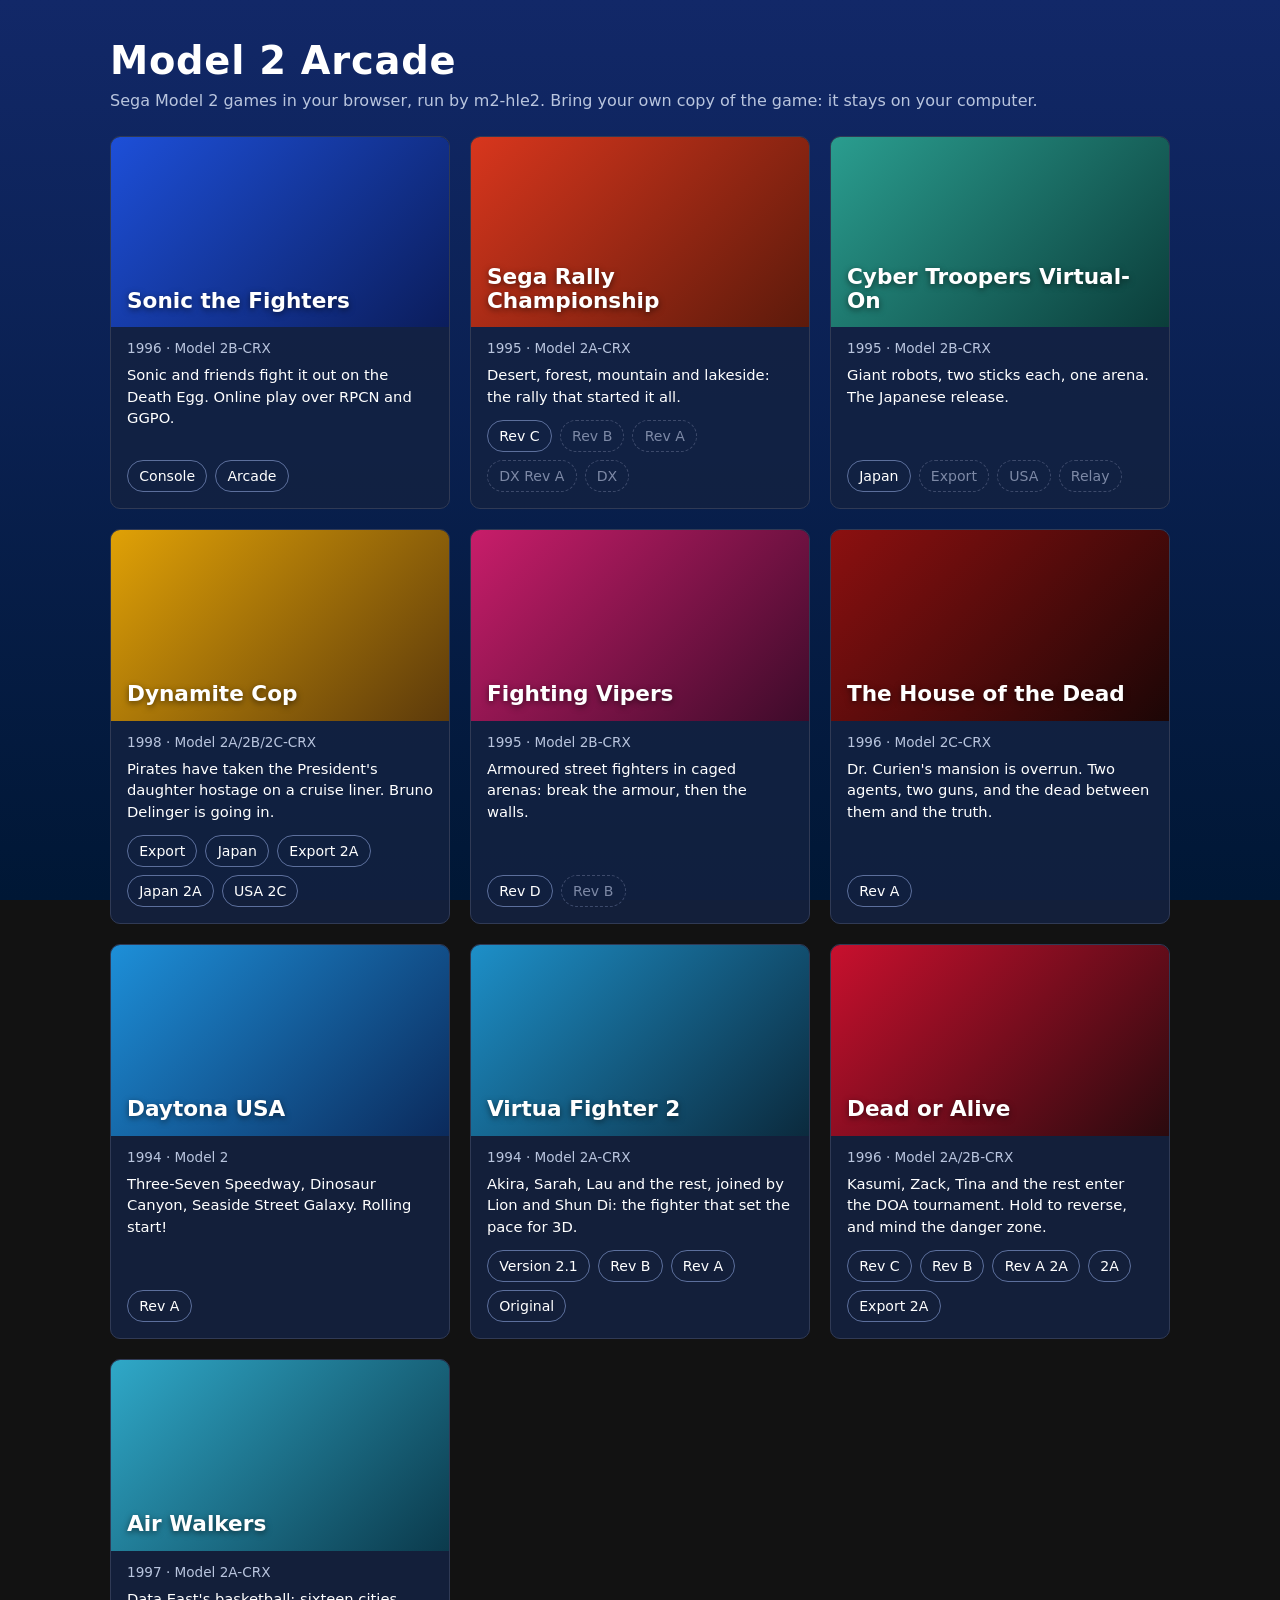
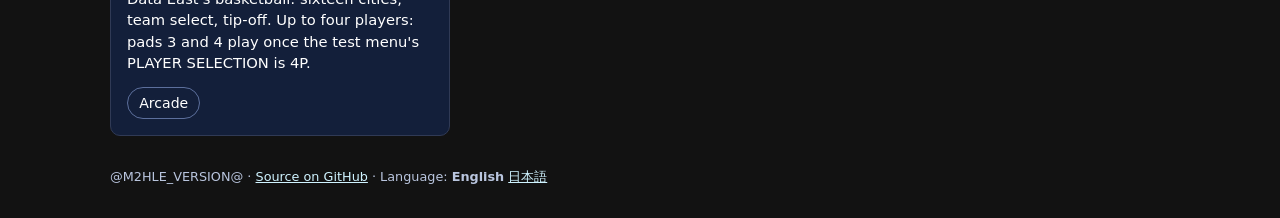
==== commit 36a85957: "Merge master into idea-1056-daytona-clip Co-Authored-By: Claude Opus 5.5 <noreply@anthropic.com>" ====
--- a/web/site/index.html
+++ b/web/site/index.html
@@ -509,6 +509,17 @@
       <p class="fine left" data-i18n="ui.pic.depthfine">The board sorts each polygon by one depth, so a large polygon that starts near the
         camera covers what stands on it: the Tornado's wing hides the backs of Sonic's shoes in the attract
         intro, on the real board too. Off is the board.</p>
+      <div id="shader-cabinet-box" hidden>
+        <h3 class="shader-h" data-i18n="ui.pic.cabinet">Cabinet</h3>
+        <label class="picture-filter">
+          <select id="shader-cabinet" class="tool" aria-label="Cabinet" data-i18n-aria="ui.pic.cabinet">
+            <option value="" data-i18n="ui.pic.cab.board">As the test menu sets it</option>
+          </select>
+        </label>
+        <p class="fine left" data-i18n="ui.pic.cabfine">The game builds its colours once at boot for the cabinet its
+          test menu names: a Deluxe cabinet's are darker in the shadows than a Twin's. This shows another
+          cabinet's colours at once, with no reboot; the game itself is not changed.</p>
+      </div>
       <h3 class="shader-h" data-i18n="ui.pic.filter">Filter</h3>
       <label class="picture-filter">
         <select id="shader-mode" class="tool" aria-label="Filter" data-i18n-aria="ui.pic.filter">
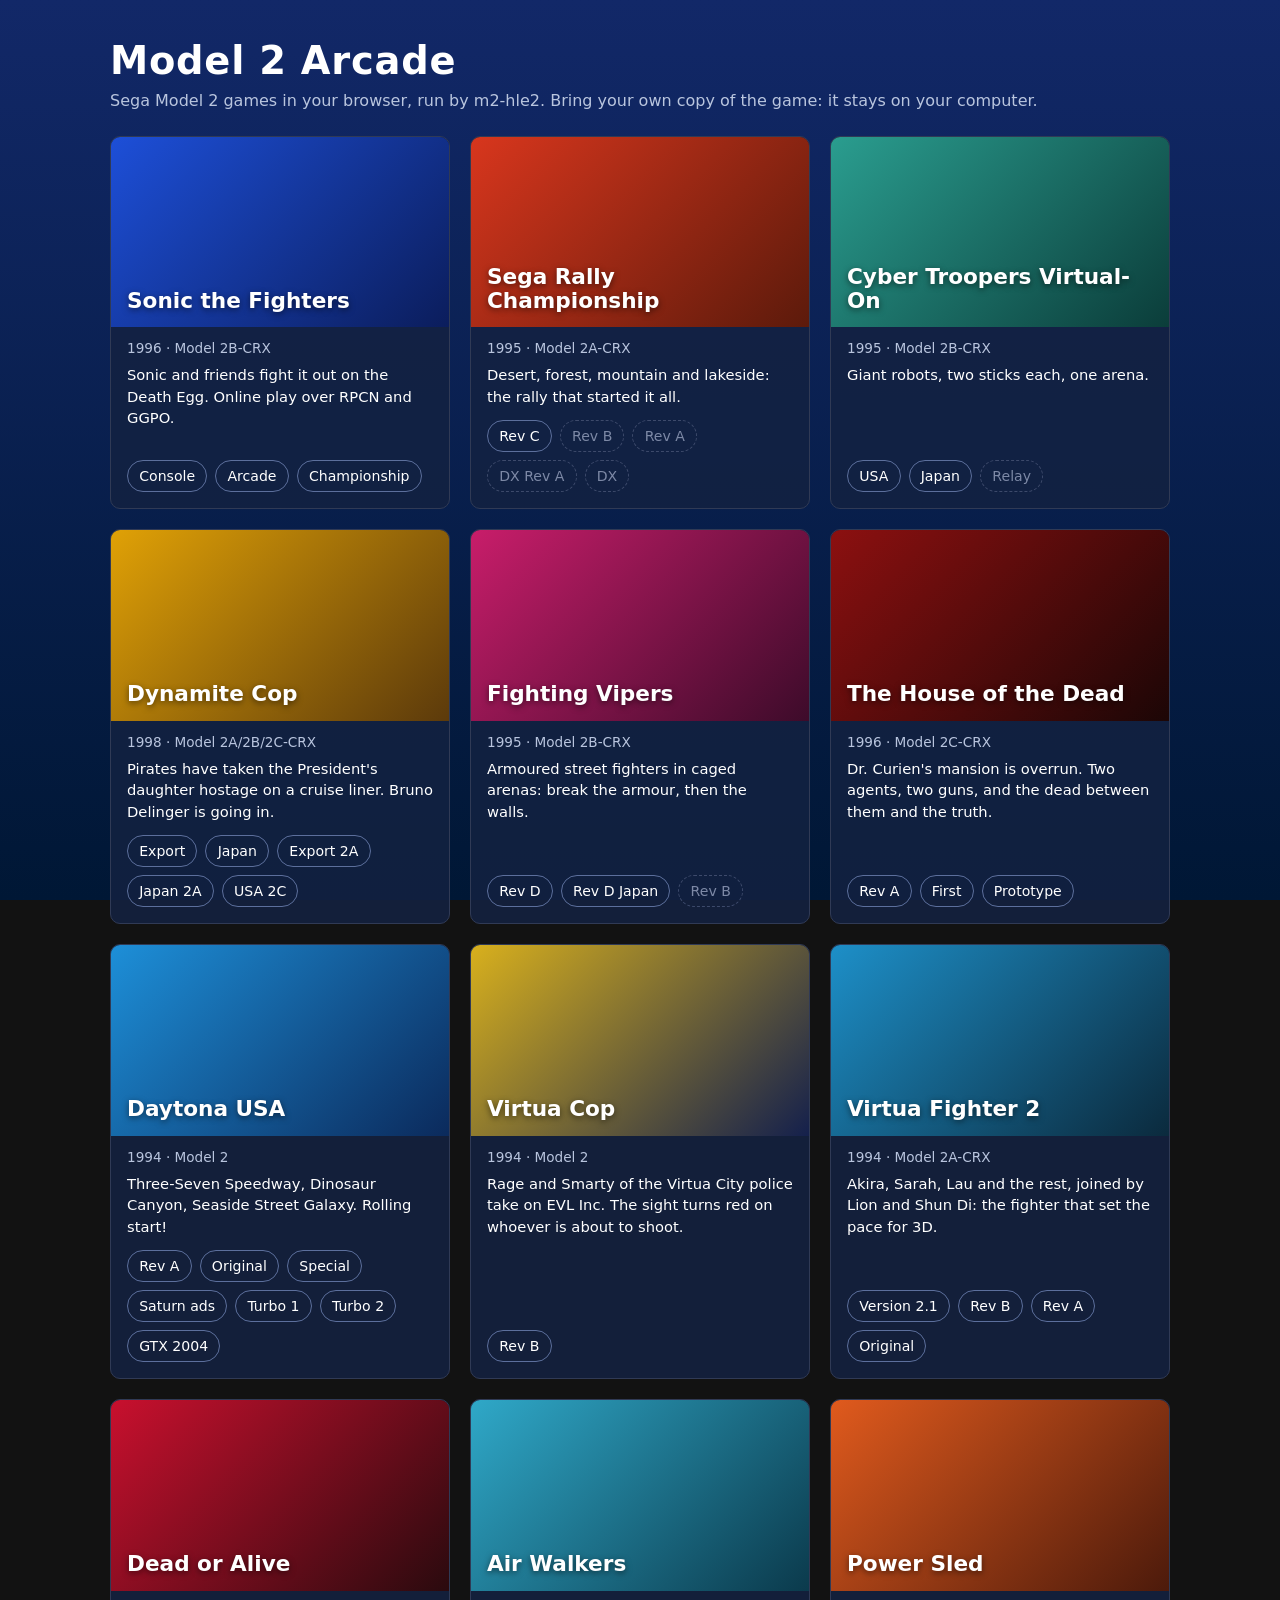
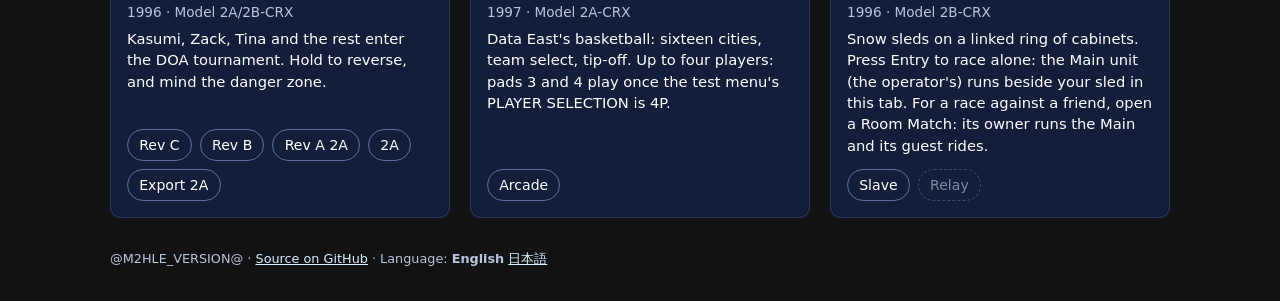
==== commit 0285f08e: "Merge master into the despaghetti stack (Pinboard #1338) The whole stack, #1041 to #1338, goes to ma" ====
--- a/web/site/index.html
+++ b/web/site/index.html
@@ -509,17 +509,6 @@
       <p class="fine left" data-i18n="ui.pic.depthfine">The board sorts each polygon by one depth, so a large polygon that starts near the
         camera covers what stands on it: the Tornado's wing hides the backs of Sonic's shoes in the attract
         intro, on the real board too. Off is the board.</p>
-      <div id="shader-cabinet-box" hidden>
-        <h3 class="shader-h" data-i18n="ui.pic.cabinet">Cabinet</h3>
-        <label class="picture-filter">
-          <select id="shader-cabinet" class="tool" aria-label="Cabinet" data-i18n-aria="ui.pic.cabinet">
-            <option value="" data-i18n="ui.pic.cab.board">As the test menu sets it</option>
-          </select>
-        </label>
-        <p class="fine left" data-i18n="ui.pic.cabfine">The game builds its colours once at boot for the cabinet its
-          test menu names: a Deluxe cabinet's are darker in the shadows than a Twin's. This shows another
-          cabinet's colours at once, with no reboot; the game itself is not changed.</p>
-      </div>
       <h3 class="shader-h" data-i18n="ui.pic.filter">Filter</h3>
       <label class="picture-filter">
         <select id="shader-mode" class="tool" aria-label="Filter" data-i18n-aria="ui.pic.filter">
